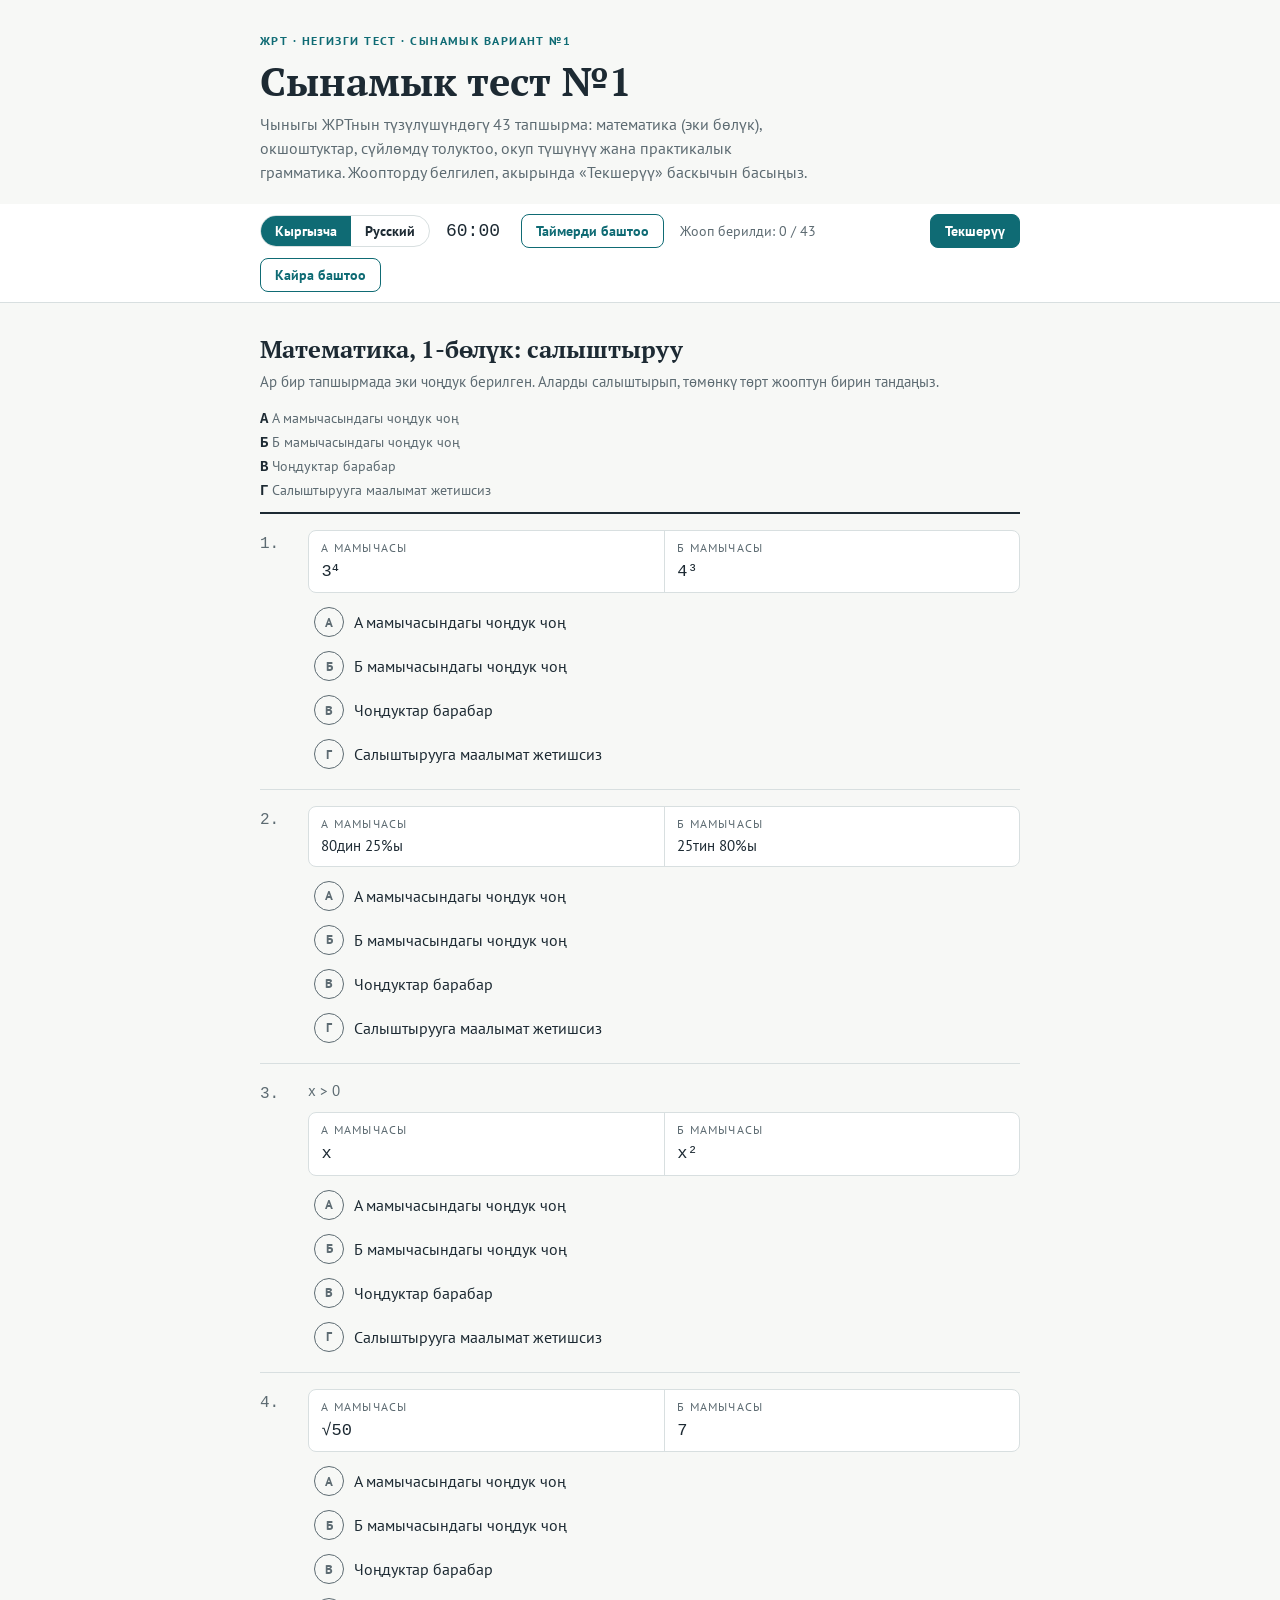
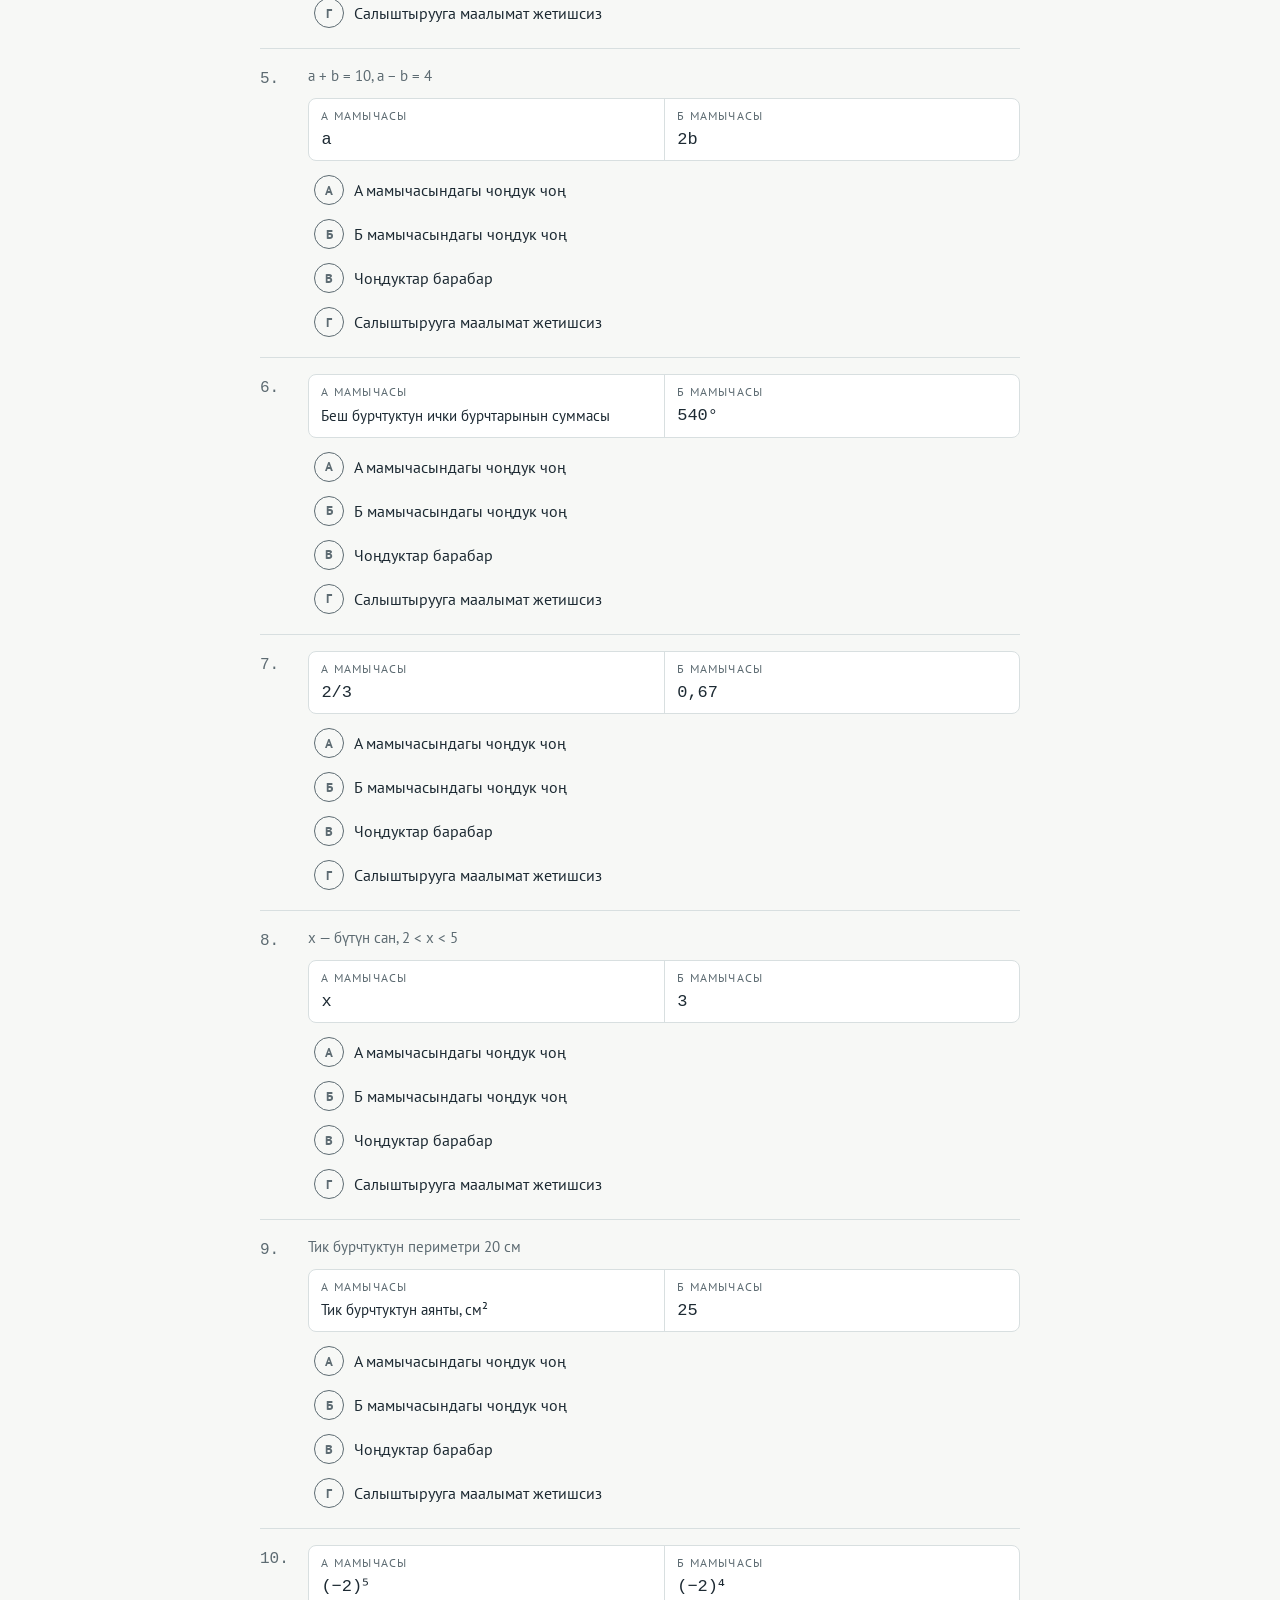
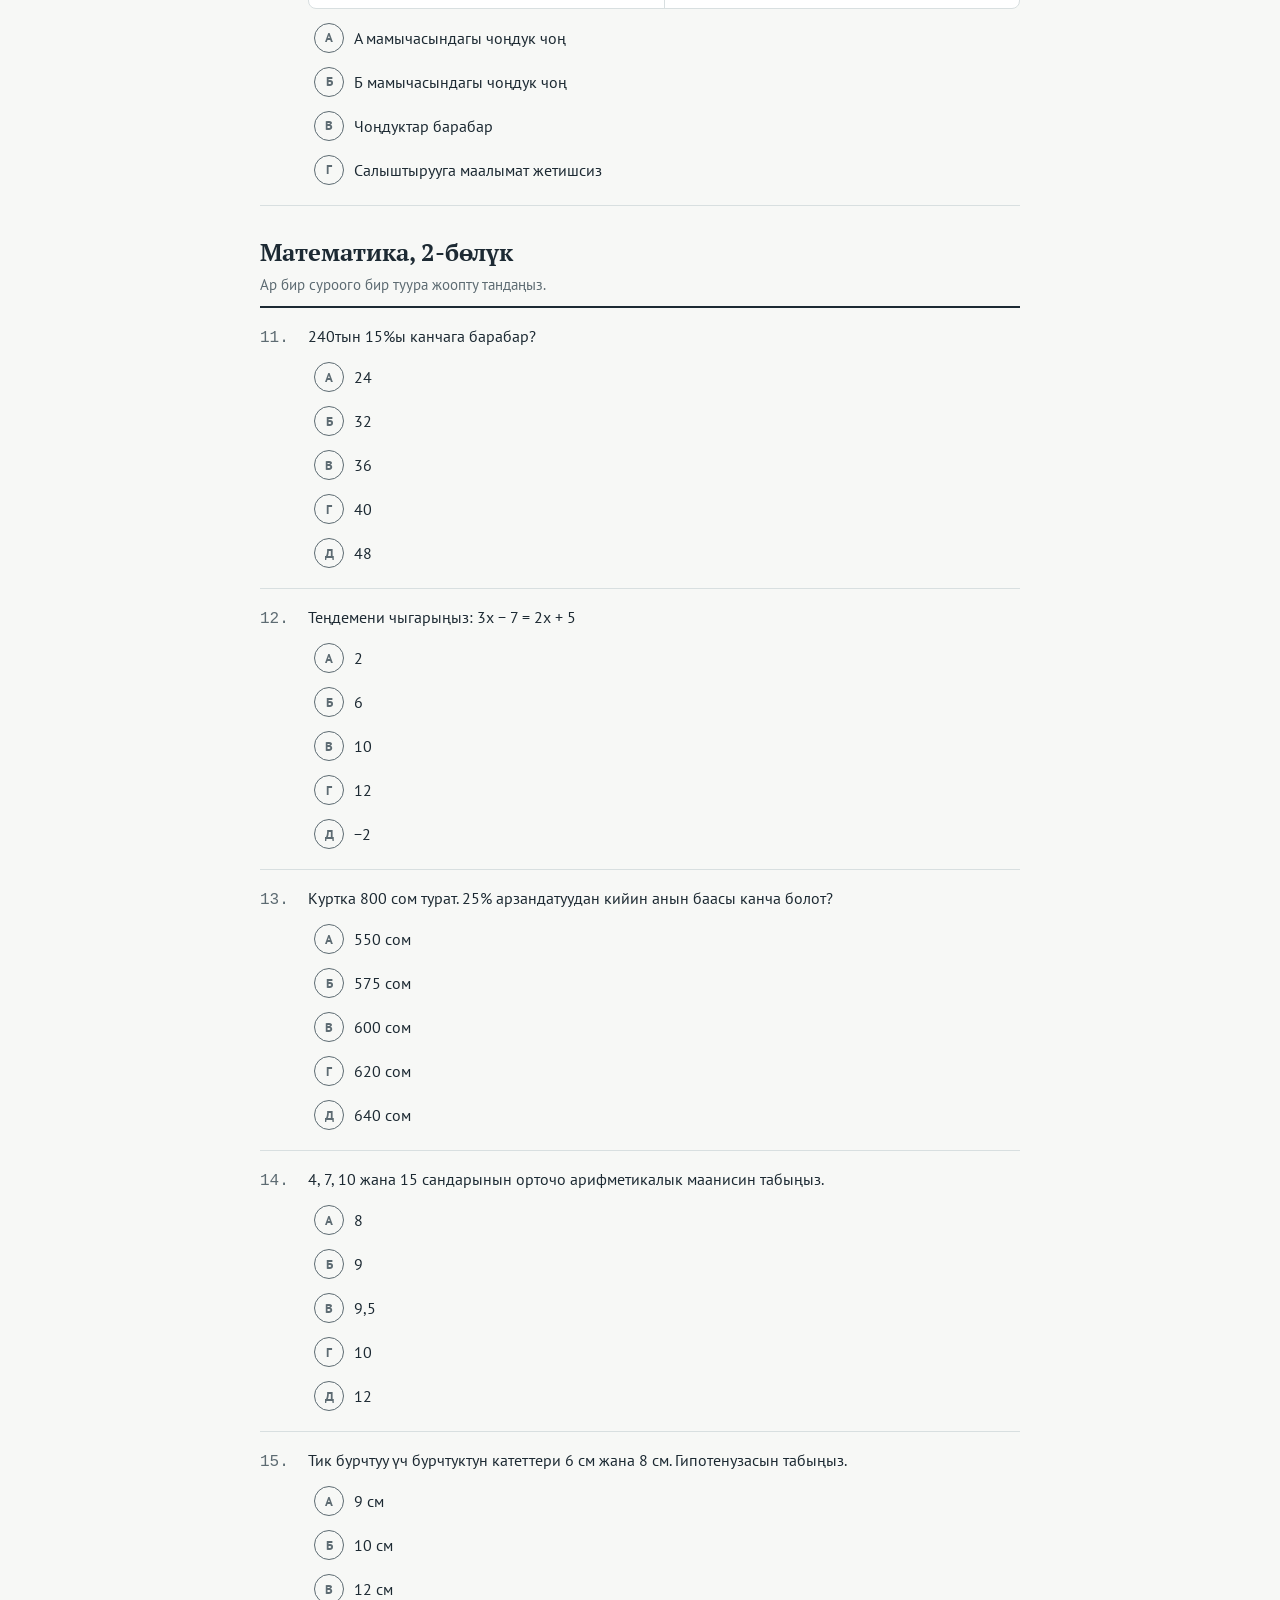
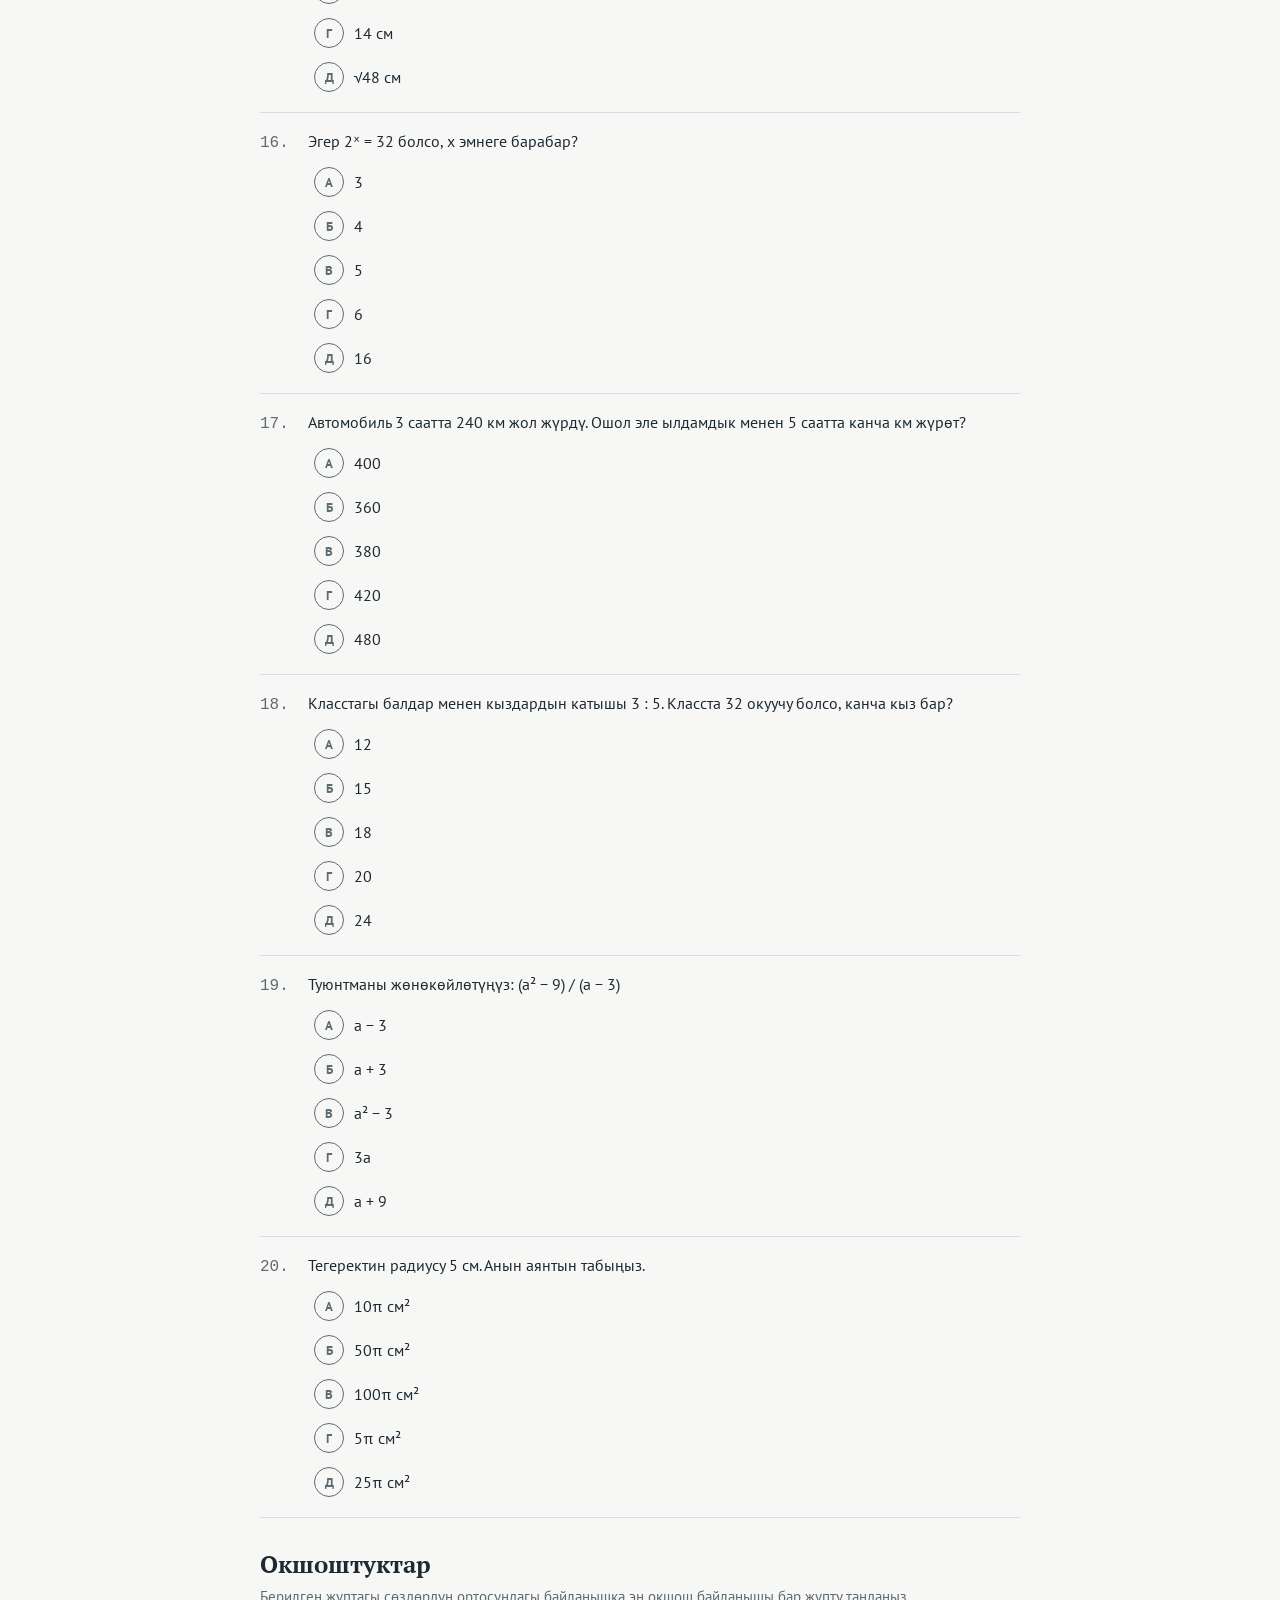
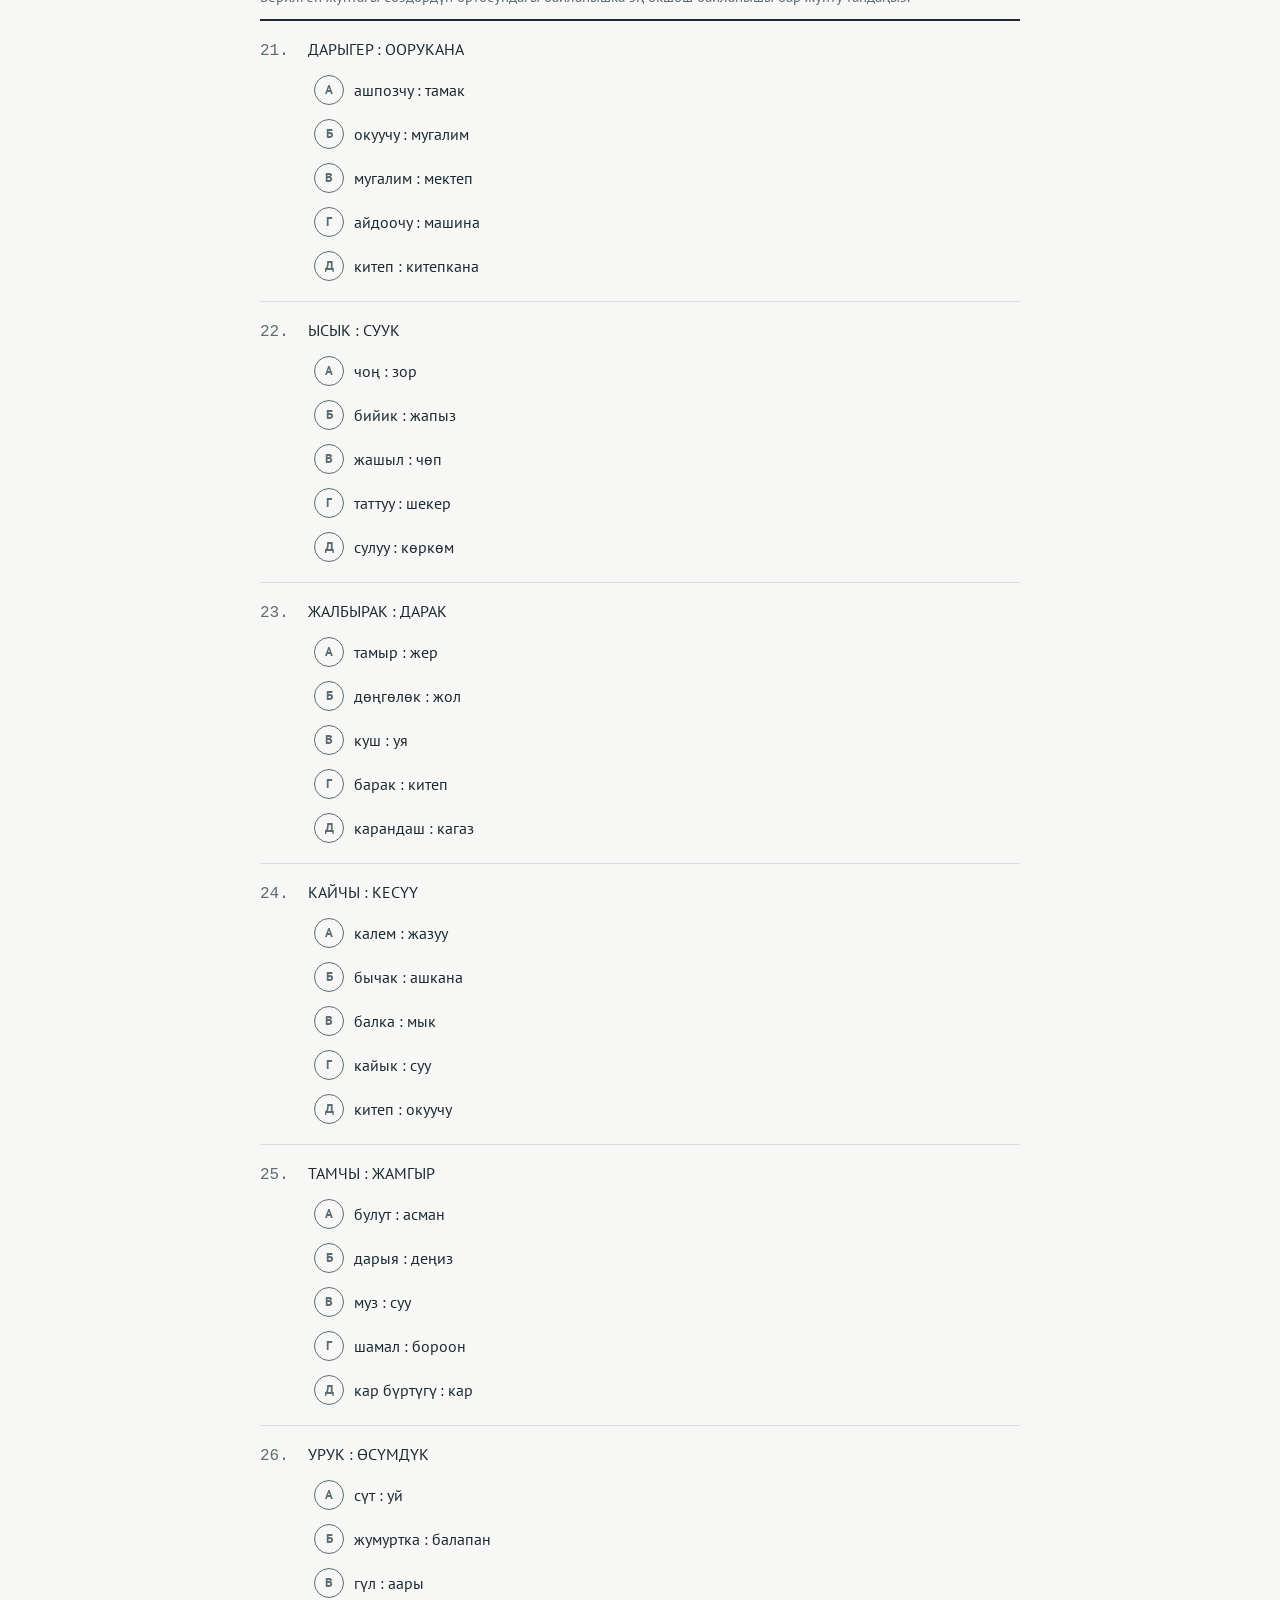
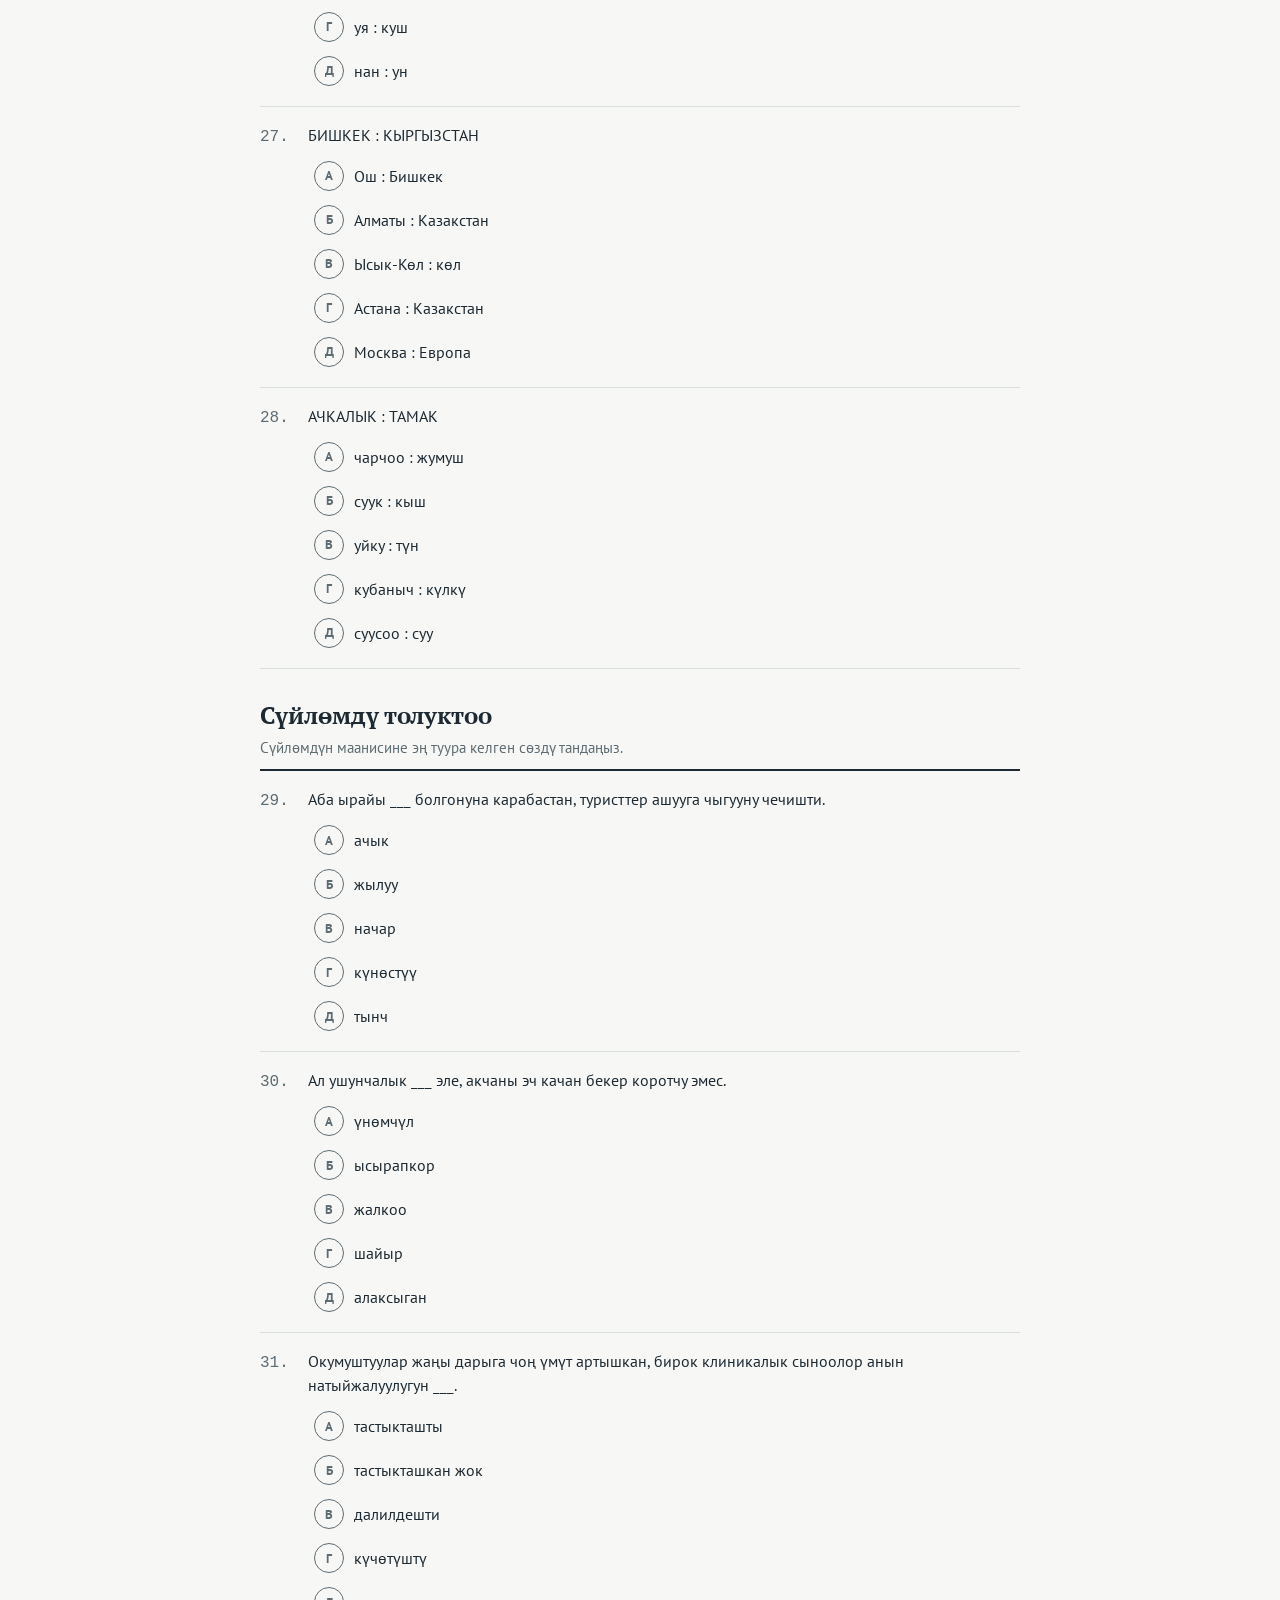
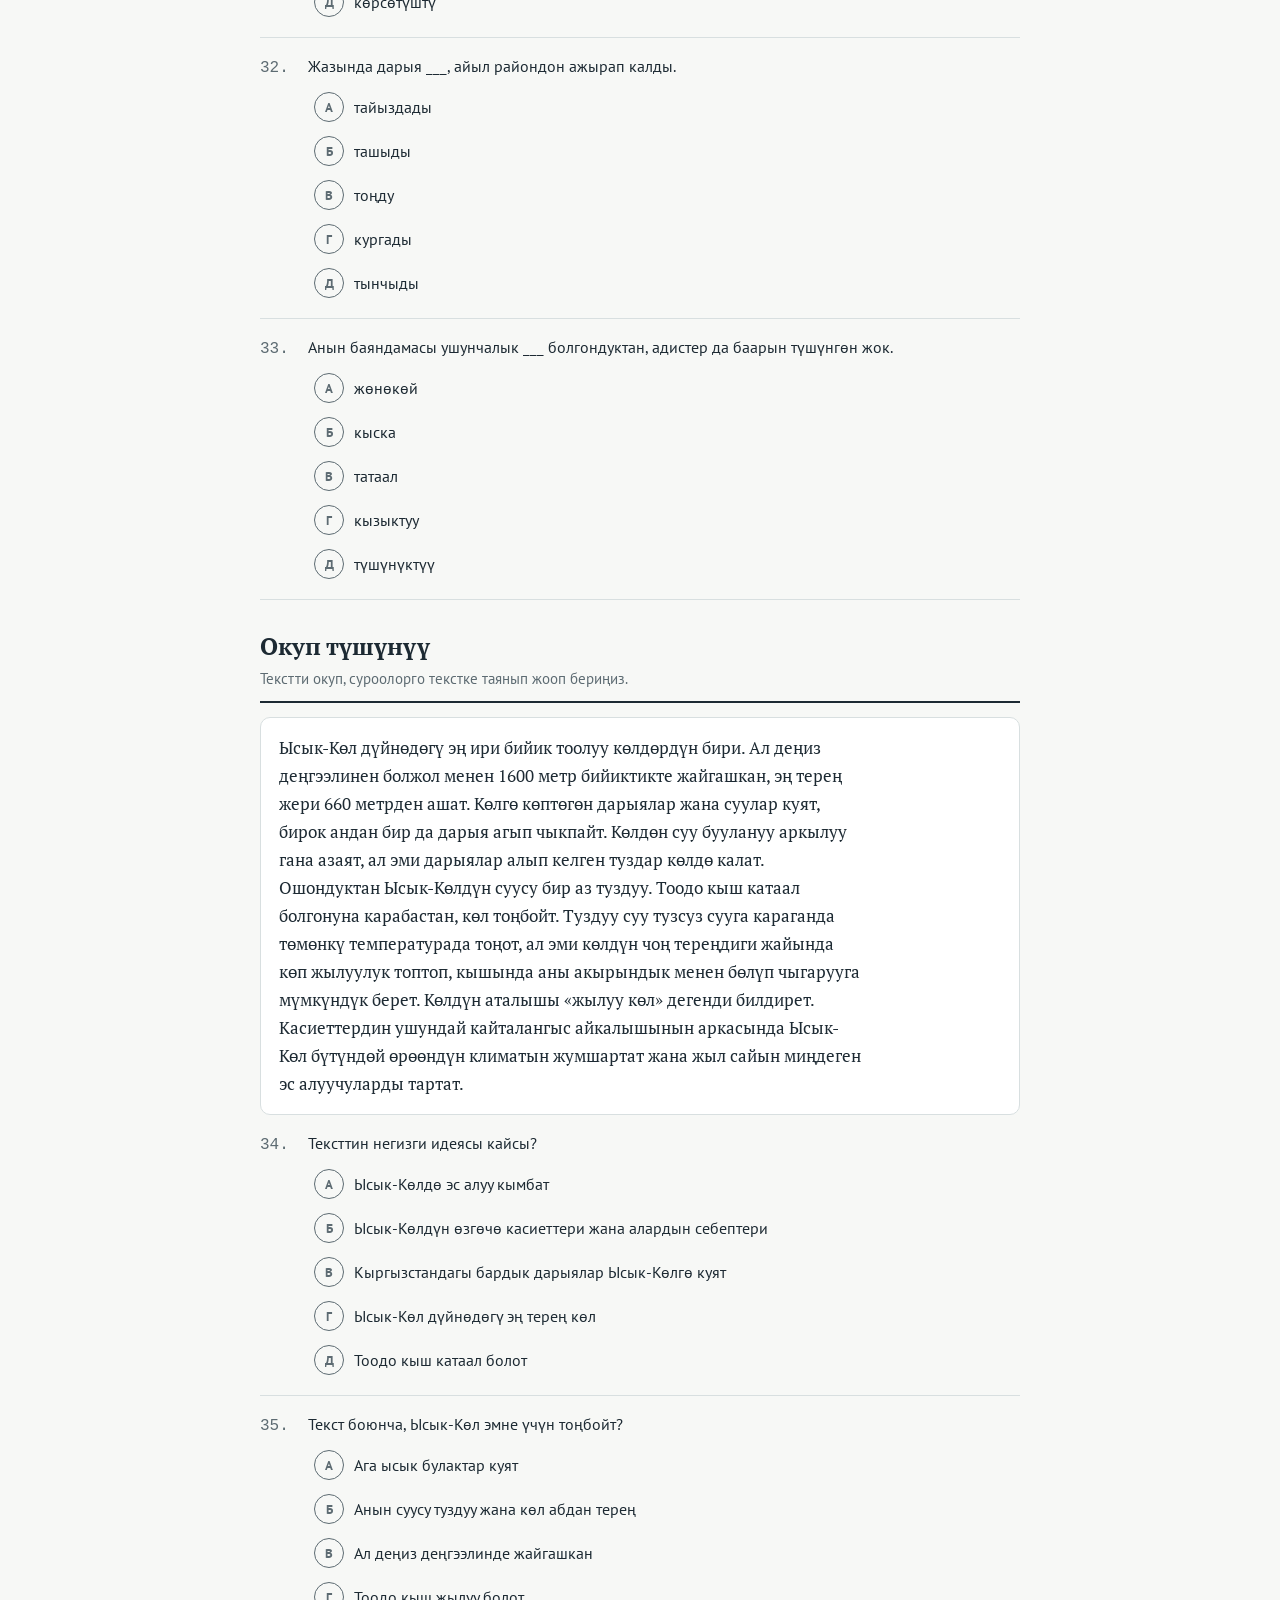
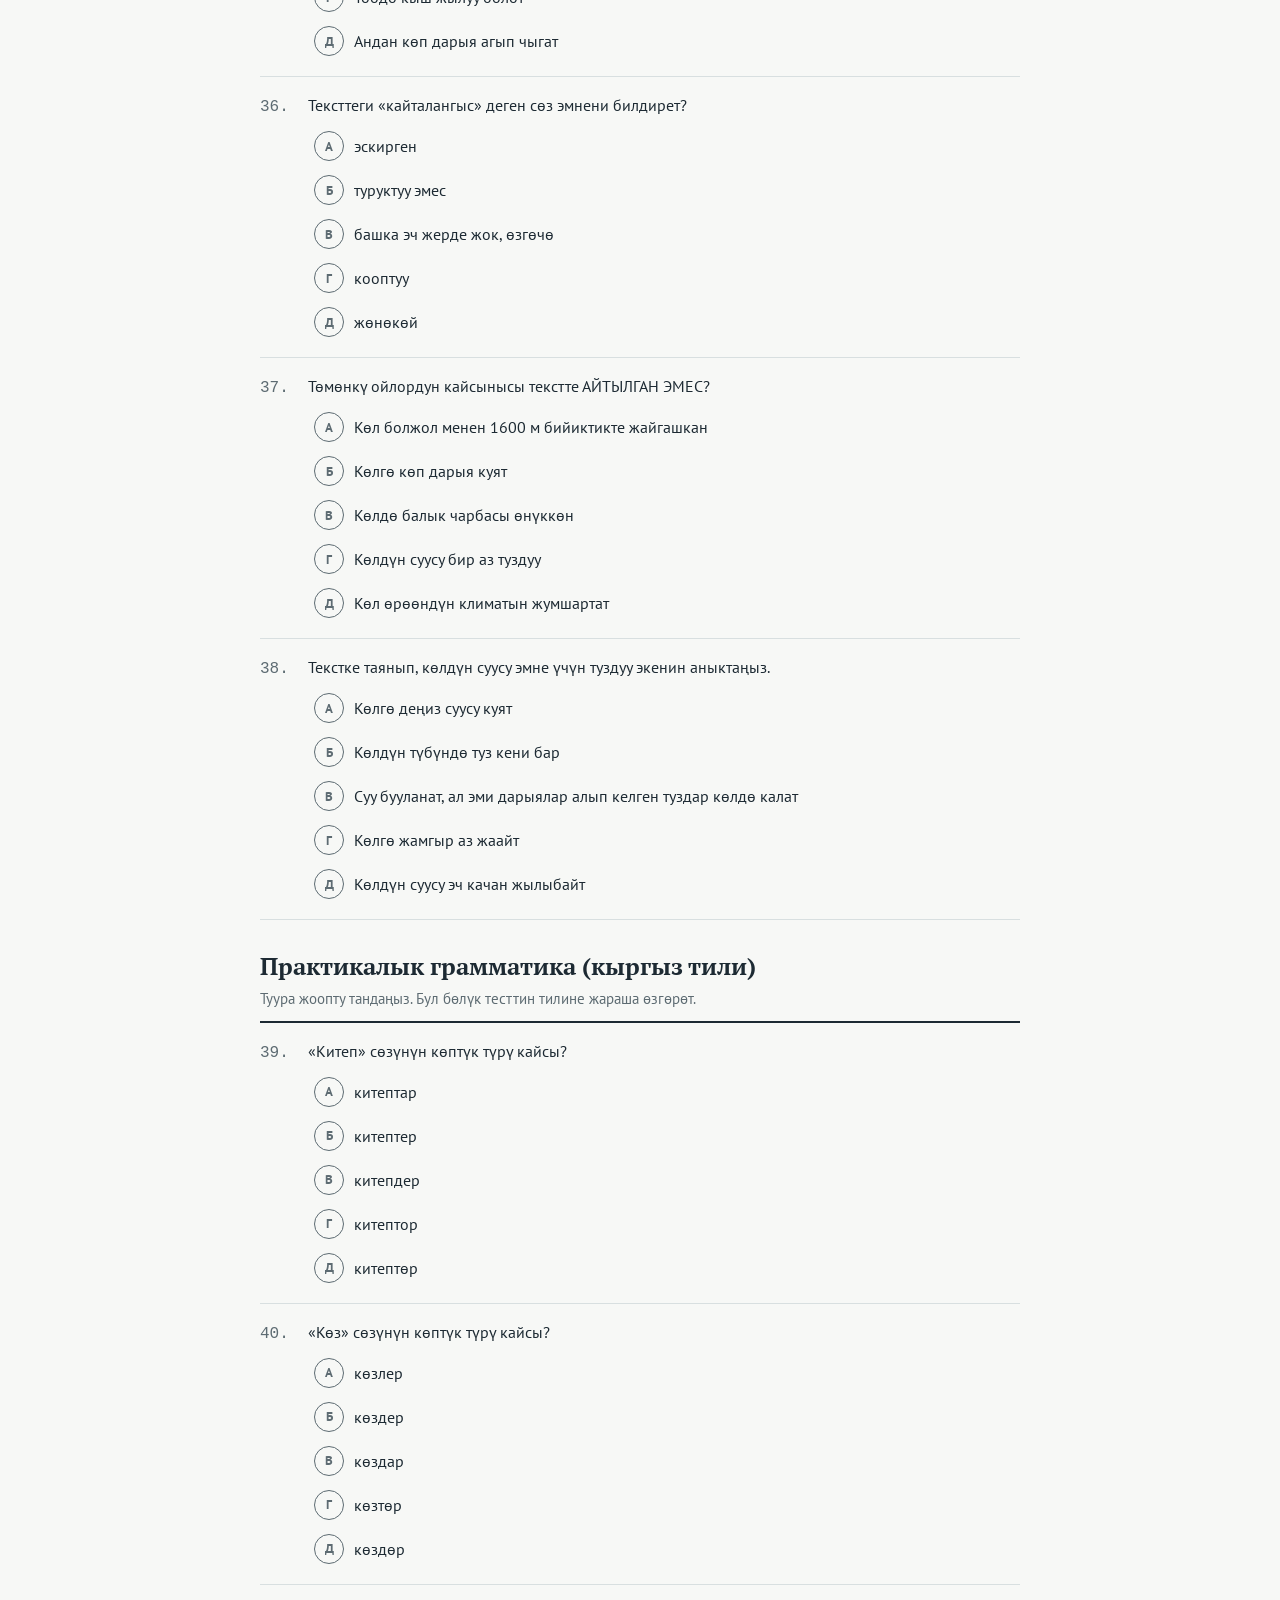
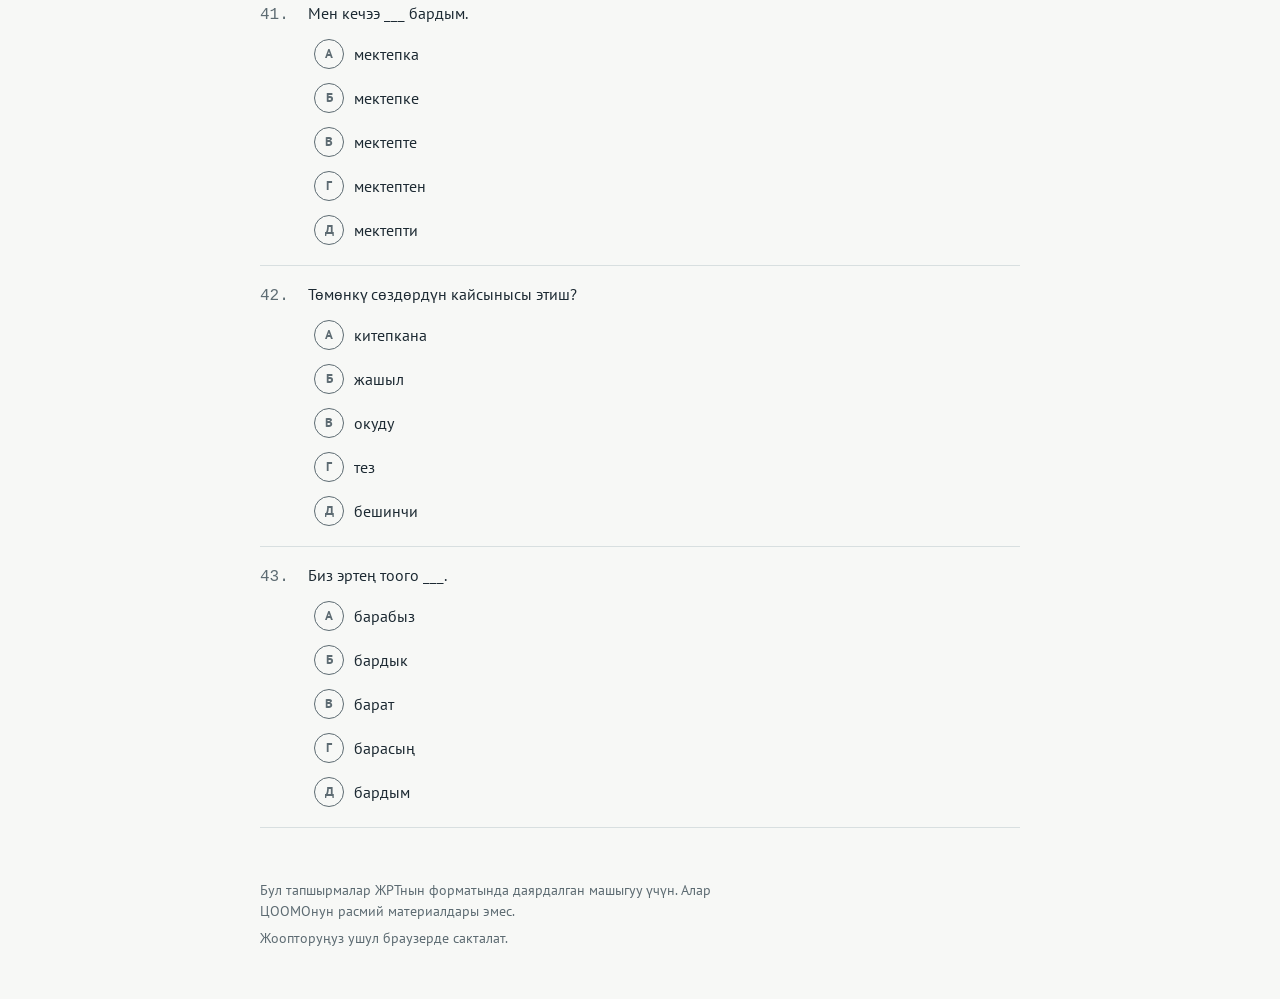
==== mock-test/index.html @ f8295a63 "ORT Tutor with PWA support Co-Authored-By: Claude Opus 5.5 <noreply@anthropic.com>" ====
<!doctype html><html><head><meta charset=utf8><meta name=viewport content="width=device-width,initial-scale=1,viewport-fit=cover"><style>:root{color-scheme:light;box-sizing:border-box;padding-top:env(safe-area-inset-top,0px);padding-bottom:env(safe-area-inset-bottom,0px)}html{scroll-padding-top:env(safe-area-inset-top,0px)}body{margin:0;padding:0;font:14px -apple-system,BlinkMacSystemFont,sans-serif;background:#fff;color:#000}img{max-width:100%}[hidden]:not([hidden=until-found i]){display:none!important}</style></head><body>
<title>ORT Mock Test 1</title>
<meta name="claude:viewport-fit-sides" content="cover">
<link rel="stylesheet" href="https://fonts.googleapis.com/css2?family=PT+Serif:wght@400;700&family=PT+Sans:wght@400;700&family=PT+Mono&display=swap">
<style>
/* Layout: a single answer-sheet column; each question is a row with Cyrillic answer bubbles, a sticky bar carries language, timer and score. */
:root {
  --paper: #f7f8f6;
  --sheet: #ffffff;
  --ink: #1d2a33;
  --muted: #5d6b72;
  --line: #d8dfe0;
  --accent: #0f6b74;
  --accent-soft: #dcefef;
  --good: #23784a;
  --good-soft: #def2e5;
  --bad: #b23a2e;
  --bad-soft: #f8e1dd;
  --f-display: "PT Serif", Georgia, "Times New Roman", serif;
  --f-body: "PT Sans", "Segoe UI", Arial, sans-serif;
  --f-mono: "PT Mono", ui-monospace, Menlo, Consolas, monospace;
}
@media (prefers-color-scheme: dark) { :root:not([data-theme="light"]) {
  --paper: #121a1e; --sheet: #182227; --ink: #e3eaec; --muted: #94a3a9; --line: #2c3a40;
  --accent: #5cc3c9; --accent-soft: #19393c; --good: #6fd29a; --good-soft: #17332a; --bad: #f08b7e; --bad-soft: #3c201d;
  color-scheme: dark } }
:root[data-theme="dark"] {
  --paper: #121a1e; --sheet: #182227; --ink: #e3eaec; --muted: #94a3a9; --line: #2c3a40;
  --accent: #5cc3c9; --accent-soft: #19393c; --good: #6fd29a; --good-soft: #17332a; --bad: #f08b7e; --bad-soft: #3c201d;
  color-scheme: dark }

body { background: var(--paper); color: var(--ink); font-family: var(--f-body); font-size: 16px; line-height: 1.5; }
body::before { content: ""; position: fixed; inset: 0 0 auto; height: env(safe-area-inset-top, 0px); z-index: 10; background: var(--sheet); }
.wrap { max-width: 760px; margin: 0 auto; padding-left: max(16px, env(safe-area-inset-left, 0px)); padding-right: max(16px, env(safe-area-inset-right, 0px)); }

header.top { padding-block: 32px 20px; display: grid; gap: 8px; }
.eyebrow { font-size: 12px; letter-spacing: .12em; text-transform: uppercase; color: var(--accent); font-weight: 700; }
h1 { font-family: var(--f-display); font-size: clamp(28px, 6vw, 40px); line-height: 1.15; margin: 0; text-wrap: balance; }
.lede { color: var(--muted); margin: 0; max-width: 62ch; }

.bar { position: sticky; top: env(safe-area-inset-top, 0px); z-index: 5; background: var(--sheet); border-bottom: 1px solid var(--line); }
.bar .wrap { display: flex; flex-wrap: wrap; align-items: center; gap: 10px 16px; padding-block: 10px; }
.seg { display: inline-flex; border: 1px solid var(--line); border-radius: 999px; overflow: hidden; }
.seg button { border: 0; background: transparent; color: var(--ink); font: 700 14px var(--f-body); padding: 6px 14px; cursor: pointer; }
.seg button[aria-pressed="true"] { background: var(--accent); color: var(--sheet); }
.timer { font-family: var(--f-mono); font-variant-numeric: tabular-nums; font-size: 18px; min-width: 5.5ch; }
.timer.low { color: var(--bad); }
.btn { border: 1px solid var(--accent); background: transparent; color: var(--accent); font: 700 14px var(--f-body); padding: 7px 14px; border-radius: 8px; cursor: pointer; }
.btn.primary { background: var(--accent); color: var(--sheet); }
.btn:focus-visible, .seg button:focus-visible, .bubble input:focus-visible + span { outline: 3px solid var(--accent); outline-offset: 2px; }
.spacer { flex: 1; }
.progress { font-size: 14px; color: var(--muted); font-variant-numeric: tabular-nums; }

.score { margin-block: 20px 0; padding: 16px; background: var(--sheet); border: 1px solid var(--line); border-radius: 10px; display: grid; gap: 10px; }
.score h2 { margin: 0; font-family: var(--f-display); font-size: 22px; }
.score table { border-collapse: collapse; width: 100%; font-variant-numeric: tabular-nums; }
.score td { padding: 4px 0; border-bottom: 1px solid var(--line); }
.score td:last-child { text-align: right; font-family: var(--f-mono); }

section.part { margin-block: 28px; }
.part-head { display: grid; gap: 4px; padding-bottom: 10px; border-bottom: 2px solid var(--ink); }
.part-head h2 { margin: 0; font-family: var(--f-display); font-size: 24px; }
.part-head p { margin: 0; color: var(--muted); font-size: 15px; }
.legend { margin: 10px 0 0; padding: 0; list-style: none; display: grid; gap: 2px; font-size: 14px; color: var(--muted); }
.legend b { color: var(--ink); font-family: var(--f-mono); }

.passage { background: var(--sheet); border: 1px solid var(--line); border-radius: 10px; padding: 16px 18px; margin-top: 14px; font-family: var(--f-display); font-size: 17px; line-height: 1.65; }
.passage p { margin: 0; max-width: 65ch; }

.q { display: grid; grid-template-columns: 2.4em minmax(0, 1fr); gap: 4px 10px; padding-block: 16px; border-bottom: 1px solid var(--line); }
.q .num { font-family: var(--f-mono); color: var(--muted); padding-top: 2px; }
.q .body { min-width: 0; display: grid; gap: 10px; }
.q .stem { margin: 0; }
.cond { font-size: 15px; color: var(--muted); }
.cmp { display: grid; grid-template-columns: 1fr 1fr; border: 1px solid var(--line); border-radius: 8px; overflow: hidden; background: var(--sheet); }
.cmp div { padding: 8px 12px; display: grid; gap: 2px; }
.cmp div + div { border-left: 1px solid var(--line); }
.cmp small { font-size: 12px; letter-spacing: .1em; text-transform: uppercase; color: var(--muted); }
.cmp span { font-family: var(--f-mono); font-size: 17px; }
.cmp span.text { font-family: var(--f-body); font-size: 15px; }
.opts { display: grid; gap: 6px; }
.bubble { display: grid; grid-template-columns: 30px minmax(0, 1fr); align-items: center; gap: 10px; cursor: pointer; padding: 4px 6px; border-radius: 8px; }
.bubble input { position: absolute; opacity: 0; width: 1px; height: 1px; }
.bubble .dot { width: 28px; height: 28px; border-radius: 50%; border: 1.5px solid var(--muted); display: grid; place-items: center; font: 700 13px var(--f-body); color: var(--muted); }
.bubble input:checked + .dot { background: var(--ink); border-color: var(--ink); color: var(--sheet); }
.bubble:hover .dot { border-color: var(--accent); }
.graded .bubble { cursor: default; }
.bubble.right { background: var(--good-soft); }
.bubble.right .dot { border-color: var(--good); color: var(--good); }
.bubble.right input:checked + .dot { background: var(--good); border-color: var(--good); color: var(--sheet); }
.bubble.wrong { background: var(--bad-soft); }
.bubble.wrong input:checked + .dot { background: var(--bad); border-color: var(--bad); }
.why { margin: 0; font-size: 14px; color: var(--muted); border-left: 3px solid var(--line); padding-left: 10px; }
.mark { font-size: 13px; font-weight: 700; }
.mark.ok { color: var(--good); } .mark.no { color: var(--bad); }

footer { padding-block: 24px 48px; color: var(--muted); font-size: 14px; }
footer p { margin: 0 0 6px; max-width: 65ch; }
@media (max-width: 480px) { .cmp { grid-template-columns: 1fr; } .cmp div + div { border-left: 0; border-top: 1px solid var(--line); } }
@media (prefers-reduced-motion: reduce) { * { transition: none !important; } }
</style>

<div class="wrap">
  <header class="top">
    <div class="eyebrow" id="eyebrow"></div>
    <h1 id="title"></h1>
    <p class="lede" id="lede"></p>
  </header>
</div>

<div class="bar">
  <div class="wrap">
    <div class="seg" role="group" aria-label="Language">
      <button type="button" id="lang-ky" data-lang="ky">Кыргызча</button>
      <button type="button" id="lang-ru" data-lang="ru">Русский</button>
    </div>
    <span class="timer" id="timer" aria-live="off">60:00</span>
    <button type="button" class="btn" id="timer-btn"></button>
    <span class="progress" id="progress"></span>
    <span class="spacer"></span>
    <button type="button" class="btn primary" id="check-btn"></button>
    <button type="button" class="btn" id="reset-btn"></button>
  </div>
</div>

<div class="wrap">
  <div class="score" id="score" hidden></div>
  <main id="test"></main>
  <footer>
    <p id="foot1"></p>
    <p id="foot2"></p>
  </footer>
</div>

<script>
const UI = {
  ky: {
    eyebrow: "ЖРТ · Негизги тест · Сынамык вариант №1",
    title: "Сынамык тест №1",
    lede: "Чыныгы ЖРТнын түзүлүшүндөгү 43 тапшырма: математика (эки бөлүк), окшоштуктар, сүйлөмдү толуктоо, окуп түшүнүү жана практикалык грамматика. Жоопторду белгилеп, акырында «Текшерүү» баскычын басыңыз.",
    start: "Таймерди баштоо", pause: "Тыныгуу", check: "Текшерүү", reset: "Кайра баштоо", resetConfirm: "Чын эле тазалайсызбы?",
    progress: (a, n) => `Жооп берилди: ${a} / ${n}`,
    scoreTitle: (s, n) => `Натыйжа: ${s} / ${n}`,
    total: "Жалпы", correct: "Туура", yourWrong: "Туура эмес. Туура жооп:", blank: "Жооп берилген жок. Туура жооп:",
    colA: "А мамычасы", colB: "Б мамычасы", passageLabel: "Текст",
    foot1: "Бул тапшырмалар ЖРТнын форматында даярдалган машыгуу үчүн. Алар ЦООМОнун расмий материалдары эмес.",
    foot2: "Жоопторуңуз ушул браузерде сакталат."
  },
  ru: {
    eyebrow: "ОРТ · Основной тест · Пробный вариант №1",
    title: "Пробный тест №1",
    lede: "43 задания в формате настоящего ОРТ: математика (две части), аналогии, дополнение предложений, чтение и понимание, практическая грамматика. Отмечайте ответы и в конце нажмите «Проверить».",
    start: "Запустить таймер", pause: "Пауза", check: "Проверить", reset: "Начать заново", resetConfirm: "Точно очистить?",
    progress: (a, n) => `Отвечено: ${a} / ${n}`,
    scoreTitle: (s, n) => `Результат: ${s} / ${n}`,
    total: "Всего", correct: "Верно", yourWrong: "Неверно. Правильный ответ:", blank: "Нет ответа. Правильный ответ:",
    colA: "Колонка А", colB: "Колонка Б", passageLabel: "Текст",
    foot1: "Эти задания составлены в формате ОРТ для тренировки. Это не официальные материалы ЦООМО.",
    foot2: "Ваши ответы сохраняются в этом браузере."
  }
};
const LETTERS = ["А", "Б", "В", "Г", "Д"];

const CMP_OPTS = {
  ky: ["А мамычасындагы чоңдук чоң", "Б мамычасындагы чоңдук чоң", "Чоңдуктар барабар", "Салыштырууга маалымат жетишсиз"],
  ru: ["Величина в колонке А больше", "Величина в колонке Б больше", "Величины равны", "Информации недостаточно"]
};

// Each question: id, stem {ky, ru}, options (array shared, or {ky, ru}), answer index, why {ky, ru}.
const SECTIONS = [
  {
    id: "m1", kind: "cmp",
    title: { ky: "Математика, 1-бөлүк: салыштыруу", ru: "Математика, часть 1: сравнение" },
    intro: { ky: "Ар бир тапшырмада эки чоңдук берилген. Аларды салыштырып, төмөнкү төрт жооптун бирин тандаңыз.", ru: "В каждом задании даны две величины. Сравните их и выберите один из четырёх ответов." },
    items: [
      { id: "m1-1", a: "3⁴", b: "4³", ans: 0, why: { ky: "3⁴ = 81, 4³ = 64.", ru: "3⁴ = 81, 4³ = 64." } },
      { id: "m1-2", a: { ky: "80дин 25%ы", ru: "25% от 80" }, b: { ky: "25тин 80%ы", ru: "80% от 25" }, ans: 2, why: { ky: "0,25 · 80 = 20 жана 0,8 · 25 = 20.", ru: "0,25 · 80 = 20 и 0,8 · 25 = 20." } },
      { id: "m1-3", cond: "x > 0", a: "x", b: "x²", ans: 3, why: { ky: "x = 2 болсо x² чоң, x = 0,5 болсо x чоң, x = 1 болсо барабар.", ru: "При x = 2 больше x², при x = 0,5 больше x, при x = 1 они равны." } },
      { id: "m1-4", a: "√50", b: "7", ans: 0, why: { ky: "7 = √49, ал эми √50 > √49.", ru: "7 = √49, а √50 > √49." } },
      { id: "m1-5", cond: "a + b = 10,  a − b = 4", a: "a", b: "2b", ans: 0, why: { ky: "Теңдемелерди кошсок 2a = 14, a = 7, b = 3, 2b = 6.", ru: "Сложив уравнения, 2a = 14, a = 7, b = 3, 2b = 6." } },
      { id: "m1-6", a: { ky: "Беш бурчтуктун ички бурчтарынын суммасы", ru: "Сумма внутренних углов пятиугольника" }, b: "540°", ans: 2, why: { ky: "180° · (5 − 2) = 540°.", ru: "180° · (5 − 2) = 540°." } },
      { id: "m1-7", a: "2/3", b: "0,67", ans: 1, why: { ky: "2/3 = 0,666…, бул 0,67ден кичине.", ru: "2/3 = 0,666…, это меньше 0,67." } },
      { id: "m1-8", cond: { ky: "x — бүтүн сан, 2 < x < 5", ru: "x — целое число, 2 < x < 5" }, a: "x", b: "3", ans: 3, why: { ky: "x = 3 же x = 4 болушу мүмкүн.", ru: "x может быть 3 или 4." } },
      { id: "m1-9", cond: { ky: "Тик бурчтуктун периметри 20 см", ru: "Периметр прямоугольника равен 20 см" }, a: { ky: "Тик бурчтуктун аянты, см²", ru: "Площадь прямоугольника, см²" }, b: "25", ans: 3, why: { ky: "5 × 5 болсо аянт 25ке барабар, 4 × 6 болсо 24. Аянт 25тен ашпайт, бирок барабар да, кичине да болушу мүмкүн.", ru: "При 5 × 5 площадь равна 25, при 4 × 6 она равна 24. Больше 25 не бывает, но может быть и равна, и меньше." } },
      { id: "m1-10", a: "(−2)⁵", b: "(−2)⁴", ans: 1, why: { ky: "(−2)⁵ = −32, (−2)⁴ = 16.", ru: "(−2)⁵ = −32, (−2)⁴ = 16." } }
    ]
  },
  {
    id: "m2", kind: "mc",
    title: { ky: "Математика, 2-бөлүк", ru: "Математика, часть 2" },
    intro: { ky: "Ар бир суроого бир туура жоопту тандаңыз.", ru: "Выберите один правильный ответ на каждый вопрос." },
    items: [
      { id: "m2-1", stem: { ky: "240тын 15%ы канчага барабар?", ru: "Чему равно 15% от 240?" }, opts: ["24", "32", "36", "40", "48"], ans: 2, why: { ky: "240 · 0,15 = 36.", ru: "240 · 0,15 = 36." } },
      { id: "m2-2", stem: { ky: "Теңдемени чыгарыңыз: 3x − 7 = 2x + 5", ru: "Решите уравнение: 3x − 7 = 2x + 5" }, opts: ["2", "6", "10", "12", "−2"], ans: 3, why: { ky: "3x − 2x = 5 + 7, x = 12.", ru: "3x − 2x = 5 + 7, x = 12." } },
      { id: "m2-3", stem: { ky: "Куртка 800 сом турат. 25% арзандатуудан кийин анын баасы канча болот?", ru: "Куртка стоит 800 сомов. Сколько она будет стоить после скидки 25%?" }, opts: ["550 сом", "575 сом", "600 сом", "620 сом", "640 сом"], ans: 2, why: { ky: "800 · 0,75 = 600.", ru: "800 · 0,75 = 600." } },
      { id: "m2-4", stem: { ky: "4, 7, 10 жана 15 сандарынын орточо арифметикалык маанисин табыңыз.", ru: "Найдите среднее арифметическое чисел 4, 7, 10 и 15." }, opts: ["8", "9", "9,5", "10", "12"], ans: 1, why: { ky: "(4 + 7 + 10 + 15) : 4 = 36 : 4 = 9.", ru: "(4 + 7 + 10 + 15) : 4 = 36 : 4 = 9." } },
      { id: "m2-5", stem: { ky: "Тик бурчтуу үч бурчтуктун катеттери 6 см жана 8 см. Гипотенузасын табыңыз.", ru: "Катеты прямоугольного треугольника равны 6 см и 8 см. Найдите гипотенузу." }, opts: ["9 см", "10 см", "12 см", "14 см", "√48 см"], ans: 1, why: { ky: "√(36 + 64) = √100 = 10.", ru: "√(36 + 64) = √100 = 10." } },
      { id: "m2-6", stem: { ky: "Эгер 2ˣ = 32 болсо, x эмнеге барабар?", ru: "Если 2ˣ = 32, чему равен x?" }, opts: ["3", "4", "5", "6", "16"], ans: 2, why: { ky: "2⁵ = 32.", ru: "2⁵ = 32." } },
      { id: "m2-7", stem: { ky: "Автомобиль 3 саатта 240 км жол жүрдү. Ошол эле ылдамдык менен 5 саатта канча км жүрөт?", ru: "Автомобиль проехал 240 км за 3 часа. Сколько километров он проедет за 5 часов с той же скоростью?" }, opts: ["400", "360", "380", "420", "480"], ans: 0, why: { ky: "Ылдамдык 240 : 3 = 80 км/саат, 80 · 5 = 400.", ru: "Скорость 240 : 3 = 80 км/ч, 80 · 5 = 400." } },
      { id: "m2-8", stem: { ky: "Класстагы балдар менен кыздардын катышы 3 : 5. Класста 32 окуучу болсо, канча кыз бар?", ru: "Мальчики и девочки в классе относятся как 3 : 5. Сколько девочек, если в классе 32 ученика?" }, opts: ["12", "15", "18", "20", "24"], ans: 3, why: { ky: "Бир бөлүк 32 : 8 = 4, кыздар 5 · 4 = 20.", ru: "Одна часть 32 : 8 = 4, девочек 5 · 4 = 20." } },
      { id: "m2-9", stem: { ky: "Туюнтманы жөнөкөйлөтүңүз: (a² − 9) / (a − 3)", ru: "Упростите выражение: (a² − 9) / (a − 3)" }, opts: ["a − 3", "a + 3", "a² − 3", "3a", "a + 9"], ans: 1, why: { ky: "a² − 9 = (a − 3)(a + 3).", ru: "a² − 9 = (a − 3)(a + 3)." } },
      { id: "m2-10", stem: { ky: "Тегеректин радиусу 5 см. Анын аянтын табыңыз.", ru: "Радиус круга равен 5 см. Найдите его площадь." }, opts: ["10π см²", "50π см²", "100π см²", "5π см²", "25π см²"], ans: 4, why: { ky: "S = πr² = 25π.", ru: "S = πr² = 25π." } }
    ]
  },
  {
    id: "an", kind: "mc",
    title: { ky: "Окшоштуктар", ru: "Аналогии" },
    intro: { ky: "Берилген жуптагы сөздөрдүн ортосундагы байланышка эң окшош байланышы бар жупту тандаңыз.", ru: "Выберите пару слов, связь между которыми больше всего похожа на связь в исходной паре." },
    items: [
      { id: "an-1", stem: { ky: "ДАРЫГЕР : ООРУКАНА", ru: "ВРАЧ : БОЛЬНИЦА" }, opts: { ky: ["ашпозчу : тамак", "окуучу : мугалим", "мугалим : мектеп", "айдоочу : машина", "китеп : китепкана"], ru: ["повар : еда", "ученик : учитель", "учитель : школа", "водитель : машина", "книга : библиотека"] }, ans: 2, why: { ky: "Адис жана анын иштеген жери.", ru: "Специалист и место, где он работает." } },
      { id: "an-2", stem: { ky: "ЫСЫК : СУУК", ru: "ЖАРКИЙ : ХОЛОДНЫЙ" }, opts: { ky: ["чоң : зор", "бийик : жапыз", "жашыл : чөп", "таттуу : шекер", "сулуу : көркөм"], ru: ["большой : огромный", "высокий : низкий", "зелёный : трава", "сладкий : сахар", "красивый : прекрасный"] }, ans: 1, why: { ky: "Карама-каршы маанидеги сын атоочтор.", ru: "Прилагательные с противоположным значением." } },
      { id: "an-3", stem: { ky: "ЖАЛБЫРАК : ДАРАК", ru: "ЛИСТ : ДЕРЕВО" }, opts: { ky: ["тамыр : жер", "дөңгөлөк : жол", "куш : уя", "барак : китеп", "карандаш : кагаз"], ru: ["корень : земля", "колесо : дорога", "птица : гнездо", "страница : книга", "карандаш : бумага"] }, ans: 3, why: { ky: "Бөлүк жана бүтүн.", ru: "Часть и целое." } },
      { id: "an-4", stem: { ky: "КАЙЧЫ : КЕСҮҮ", ru: "НОЖНИЦЫ : РЕЗАТЬ" }, opts: { ky: ["калем : жазуу", "бычак : ашкана", "балка : мык", "кайык : суу", "китеп : окуучу"], ru: ["ручка : писать", "нож : кухня", "молоток : гвоздь", "лодка : вода", "книга : ученик"] }, ans: 0, why: { ky: "Курал жана ал аткарган иш-аракет.", ru: "Инструмент и действие, которое им выполняют." } },
      { id: "an-5", stem: { ky: "ТАМЧЫ : ЖАМГЫР", ru: "КАПЛЯ : ДОЖДЬ" }, opts: { ky: ["булут : асман", "дарыя : деңиз", "муз : суу", "шамал : бороон", "кар бүртүгү : кар"], ru: ["облако : небо", "река : море", "лёд : вода", "ветер : буря", "снежинка : снег"] }, ans: 4, why: { ky: "Бир бирдик жана алардан турган жалпы көрүнүш.", ru: "Отдельная единица и явление, которое из таких единиц состоит." } },
      { id: "an-6", stem: { ky: "УРУК : ӨСҮМДҮК", ru: "СЕМЯ : РАСТЕНИЕ" }, opts: { ky: ["сүт : уй", "жумуртка : балапан", "гүл : аары", "уя : куш", "нан : ун"], ru: ["молоко : корова", "яйцо : птенец", "цветок : пчела", "гнездо : птица", "хлеб : мука"] }, ans: 1, why: { ky: "Мурунку баскыч жана андан пайда болгон тирүү жандык.", ru: "Начальная стадия и живое существо, которое из неё развивается." } },
      { id: "an-7", stem: { ky: "БИШКЕК : КЫРГЫЗСТАН", ru: "БИШКЕК : КЫРГЫЗСТАН" }, opts: { ky: ["Ош : Бишкек", "Алматы : Казакстан", "Ысык-Көл : көл", "Астана : Казакстан", "Москва : Европа"], ru: ["Ош : Бишкек", "Алматы : Казахстан", "Иссык-Куль : озеро", "Астана : Казахстан", "Москва : Европа"] }, ans: 3, why: { ky: "Борбор шаар жана мамлекет. Алматы Казакстандын борбору эмес.", ru: "Столица и государство. Алматы не столица Казахстана." } },
      { id: "an-8", stem: { ky: "АЧКАЛЫК : ТАМАК", ru: "ГОЛОД : ЕДА" }, opts: { ky: ["чарчоо : жумуш", "суук : кыш", "уйку : түн", "кубаныч : күлкү", "суусоо : суу"], ru: ["усталость : работа", "холод : зима", "сон : ночь", "радость : смех", "жажда : вода"] }, ans: 4, why: { ky: "Муктаждык жана аны канааттандыруучу нерсе.", ru: "Потребность и то, что её утоляет." } }
    ]
  },
  {
    id: "sc", kind: "mc",
    title: { ky: "Сүйлөмдү толуктоо", ru: "Дополнение предложений" },
    intro: { ky: "Сүйлөмдүн маанисине эң туура келген сөздү тандаңыз.", ru: "Выберите слово, которое лучше всего подходит по смыслу предложения." },
    items: [
      { id: "sc-1", stem: { ky: "Аба ырайы ___ болгонуна карабастан, туристтер ашууга чыгууну чечишти.", ru: "Несмотря на ___ погоду, туристы решили подняться на перевал." }, opts: { ky: ["ачык", "жылуу", "начар", "күнөстүү", "тынч"], ru: ["ясную", "тёплую", "ненастную", "солнечную", "тихую"] }, ans: 2, why: { ky: "«Карабастан» тоскоолдукту билдирет, ошондуктан жаман аба ырайы керек.", ru: "«Несмотря на» указывает на препятствие, значит, погода была плохой." } },
      { id: "sc-2", stem: { ky: "Ал ушунчалык ___ эле, акчаны эч качан бекер коротчу эмес.", ru: "Он был так ___, что никогда не тратил деньги зря." }, opts: { ky: ["үнөмчүл", "ысырапкор", "жалкоо", "шайыр", "алаксыган"], ru: ["бережлив", "расточителен", "ленив", "весел", "рассеян"] }, ans: 0, why: { ky: "Акчаны бекер коротпогон киши үнөмчүл.", ru: "Тот, кто не тратит деньги зря, бережлив." } },
      { id: "sc-3", stem: { ky: "Окумуштуулар жаңы дарыга чоң үмүт артышкан, бирок клиникалык сыноолор анын натыйжалуулугун ___.", ru: "Учёные возлагали большие надежды на новое лекарство, однако клинические испытания ___ его эффективность." }, opts: { ky: ["тастыкташты", "тастыкташкан жок", "далилдешти", "күчөтүштү", "көрсөтүштү"], ru: ["подтвердили", "не подтвердили", "доказали", "усилили", "показали"] }, ans: 1, why: { ky: "«Бирок» үмүткө карама-каршы натыйжаны көрсөтөт.", ru: "«Однако» указывает на результат, противоположный надеждам." } },
      { id: "sc-4", stem: { ky: "Жазында дарыя ___, айыл райондон ажырап калды.", ru: "Весной река ___, и деревня оказалась отрезанной от района." }, opts: { ky: ["тайыздады", "ташыды", "тоңду", "кургады", "тынчыды"], ru: ["обмелела", "разлилась", "замёрзла", "высохла", "успокоилась"] }, ans: 1, why: { ky: "Айылды суу ташкыны гана ажыратып коё алат.", ru: "Отрезать деревню могло только половодье." } },
      { id: "sc-5", stem: { ky: "Анын баяндамасы ушунчалык ___ болгондуктан, адистер да баарын түшүнгөн жок.", ru: "Его доклад был настолько ___, что даже специалисты не всё поняли." }, opts: { ky: ["жөнөкөй", "кыска", "татаал", "кызыктуу", "түшүнүктүү"], ru: ["простым", "коротким", "сложным", "интересным", "понятным"] }, ans: 2, why: { ky: "Адистер да түшүнбөсө, баяндама татаал болгон.", ru: "Если даже специалисты не поняли, доклад был сложным." } }
    ]
  },
  {
    id: "rd", kind: "mc",
    title: { ky: "Окуп түшүнүү", ru: "Чтение и понимание" },
    intro: { ky: "Текстти окуп, суроолорго текстке таянып жооп бериңиз.", ru: "Прочитайте текст и ответьте на вопросы, опираясь на него." },
    passage: {
      ky: "Ысык-Көл дүйнөдөгү эң ири бийик тоолуу көлдөрдүн бири. Ал деңиз деңгээлинен болжол менен 1600 метр бийиктикте жайгашкан, эң терең жери 660 метрден ашат. Көлгө көптөгөн дарыялар жана суулар куят, бирок андан бир да дарыя агып чыкпайт. Көлдөн суу буулануу аркылуу гана азаят, ал эми дарыялар алып келген туздар көлдө калат. Ошондуктан Ысык-Көлдүн суусу бир аз туздуу. Тоодо кыш катаал болгонуна карабастан, көл тоңбойт. Туздуу суу тузсуз сууга караганда төмөнкү температурада тоңот, ал эми көлдүн чоң тереңдиги жайында көп жылуулук топтоп, кышында аны акырындык менен бөлүп чыгарууга мүмкүндүк берет. Көлдүн аталышы «жылуу көл» дегенди билдирет. Касиеттердин ушундай кайталангыс айкалышынын аркасында Ысык-Көл бүтүндөй өрөөндүн климатын жумшартат жана жыл сайын миңдеген эс алуучуларды тартат.",
      ru: "Иссык-Куль — одно из крупнейших высокогорных озёр мира. Оно лежит на высоте около 1600 метров над уровнем моря, а его наибольшая глубина превышает 660 метров. В озеро впадает множество рек и ручьёв, но ни одна река из него не вытекает. Вода уходит из озера только путём испарения, а соли, принесённые реками, остаются. Поэтому вода в Иссык-Куле слегка солёная. Несмотря на суровые зимы в горах, озеро не замерзает. Солёная вода замерзает при более низкой температуре, чем пресная, а огромная глубина позволяет озеру накапливать летом много тепла и медленно отдавать его зимой. Название озера в переводе с кыргызского означает «тёплое озеро». Благодаря этому уникальному сочетанию свойств Иссык-Куль смягчает климат всей котловины и ежегодно привлекает тысячи отдыхающих."
    },
    items: [
      { id: "rd-1", stem: { ky: "Тексттин негизги идеясы кайсы?", ru: "Какова основная мысль текста?" }, opts: { ky: ["Ысык-Көлдө эс алуу кымбат", "Ысык-Көлдүн өзгөчө касиеттери жана алардын себептери", "Кыргызстандагы бардык дарыялар Ысык-Көлгө куят", "Ысык-Көл дүйнөдөгү эң терең көл", "Тоодо кыш катаал болот"], ru: ["Отдых на Иссык-Куле дорогой", "Особые свойства Иссык-Куля и их причины", "Все реки Кыргызстана впадают в Иссык-Куль", "Иссык-Куль — самое глубокое озеро мира", "В горах суровые зимы"] }, ans: 1, why: { ky: "Текст көлдүн туздуулугун, тоңбогонун жана анын себептерин түшүндүрөт.", ru: "Текст объясняет солёность озера, то, что оно не замерзает, и причины этого." } },
      { id: "rd-2", stem: { ky: "Текст боюнча, Ысык-Көл эмне үчүн тоңбойт?", ru: "Почему, согласно тексту, Иссык-Куль не замерзает?" }, opts: { ky: ["Ага ысык булактар куят", "Анын суусу туздуу жана көл абдан терең", "Ал деңиз деңгээлинде жайгашкан", "Тоодо кыш жылуу болот", "Андан көп дарыя агып чыгат"], ru: ["В него впадают горячие источники", "Его вода солёная, и озеро очень глубокое", "Оно находится на уровне моря", "Зимы в горах тёплые", "Из него вытекает много рек"] }, ans: 1, why: { ky: "Текстте эки себеп айтылат: туздуу суу жана чоң тереңдик.", ru: "В тексте названы две причины: солёная вода и большая глубина." } },
      { id: "rd-3", stem: { ky: "Тексттеги «кайталангыс» деген сөз эмнени билдирет?", ru: "Что означает слово «уникальный» в тексте?" }, opts: { ky: ["эскирген", "туруктуу эмес", "башка эч жерде жок, өзгөчө", "кооптуу", "жөнөкөй"], ru: ["устаревший", "непостоянный", "единственный в своём роде", "опасный", "обычный"] }, ans: 2, why: { ky: "Кайталангыс = башка жерде кездешпеген.", ru: "Уникальный — такой, которому нет подобных." } },
      { id: "rd-4", stem: { ky: "Төмөнкү ойлордун кайсынысы текстте АЙТЫЛГАН ЭМЕС?", ru: "Какое из утверждений в тексте НЕ упоминается?" }, opts: { ky: ["Көл болжол менен 1600 м бийиктикте жайгашкан", "Көлгө көп дарыя куят", "Көлдө балык чарбасы өнүккөн", "Көлдүн суусу бир аз туздуу", "Көл өрөөндүн климатын жумшартат"], ru: ["Озеро находится на высоте около 1600 м", "В озеро впадает много рек", "На озере развито рыбное хозяйство", "Вода в озере слегка солёная", "Озеро смягчает климат котловины"] }, ans: 2, why: { ky: "Балык чарбасы жөнүндө текстте эч нерсе жок.", ru: "О рыбном хозяйстве в тексте ничего не сказано." } },
      { id: "rd-5", stem: { ky: "Текстке таянып, көлдүн суусу эмне үчүн туздуу экенин аныктаңыз.", ru: "Почему, исходя из текста, вода в озере солёная?" }, opts: { ky: ["Көлгө деңиз суусу куят", "Көлдүн түбүндө туз кени бар", "Суу бууланат, ал эми дарыялар алып келген туздар көлдө калат", "Көлгө жамгыр аз жаайт", "Көлдүн суусу эч качан жылыбайт"], ru: ["В озеро поступает морская вода", "На дне озера есть залежи соли", "Вода испаряется, а принесённые реками соли остаются в озере", "Над озером выпадает мало дождей", "Вода в озере никогда не прогревается"] }, ans: 2, why: { ky: "Агып чыгуучу дарыя жок, ошондуктан туз чогулат.", ru: "Вытекающих рек нет, поэтому соли накапливаются." } }
    ]
  },
  {
    id: "gr", kind: "mc", perLang: true,
    title: { ky: "Практикалык грамматика (кыргыз тили)", ru: "Практическая грамматика (русский язык)" },
    intro: { ky: "Туура жоопту тандаңыз. Бул бөлүк тесттин тилине жараша өзгөрөт.", ru: "Выберите правильный ответ. Этот раздел зависит от языка теста." },
    items: {
      ky: [
        { id: "gk-1", stem: "«Китеп» сөзүнүн көптүк түрү кайсы?", opts: ["китептар", "китептер", "китепдер", "китептор", "китептөр"], ans: 1, why: "Акыркы үндүү «е», акыркы үнсүз «п» каткалаң, ошондуктан -тер." },
        { id: "gk-2", stem: "«Көз» сөзүнүн көптүк түрү кайсы?", opts: ["көзлер", "көздер", "көздар", "көзтөр", "көздөр"], ans: 4, why: "«З» тыбышынан кийин -д-, акыркы үндүү «ө» болгондуктан -дөр." },
        { id: "gk-3", stem: "Мен кечээ ___ бардым.", opts: ["мектепка", "мектепке", "мектепте", "мектептен", "мектепти"], ans: 1, why: "«Бар-» этиши барыш жөндөмөсүн талап кылат: мектеп + -ке." },
        { id: "gk-4", stem: "Төмөнкү сөздөрдүн кайсынысы этиш?", opts: ["китепкана", "жашыл", "окуду", "тез", "бешинчи"], ans: 2, why: "«Окуду» кыймыл-аракетти билдирет." },
        { id: "gk-5", stem: "Биз эртең тоого ___.", opts: ["барабыз", "бардык", "барат", "барасың", "бардым"], ans: 0, why: "«Биз» 1-жак көптүк, «эртең» келер чакты талап кылат." }
      ],
      ru: [
        { id: "gr-1", stem: "Выберите правильную форму: «Это случилось в ___ году».", opts: ["двухтысячном двадцать шестом", "две тысячи двадцать шестом", "двух тысяча двадцать шестом", "две тысячи двадцать шестого", "двухтысяча двадцать шестой"], ans: 1, why: "В составных порядковых числительных склоняется только последнее слово." },
        { id: "gr-2", stem: "В каком случае НЕ пишется слитно?", opts: ["(не)был дома", "(не)навидеть врага", "(не)смотря в окно", "(не)здоров, а болен", "(не)высокий, а низкий"], ans: 1, why: "«Ненавидеть» без «не» не употребляется." },
        { id: "gr-3", stem: "Какое сочетание составлено правильно?", opts: ["оплатить за проезд", "заплатить проезд", "оплатить проезд", "уплатить о проезде", "платить проезд"], ans: 2, why: "Оплатить что? Проезд. Заплатить за что? За проезд." },
        { id: "gr-4", stem: "Выберите правильный вариант: «Действовать ___».", opts: ["согласно приказа", "согласно приказу", "согласно приказом", "согласно с приказом", "согласно приказе"], ans: 1, why: "Предлог «согласно» требует дательного падежа." },
        { id: "gr-5", stem: "Купить пять килограммов ___.", opts: ["помидор", "помидоров", "помидоры", "помидорах", "помидора"], ans: 1, why: "Родительный падеж множественного числа: помидоров." }
      ]
    }
  }
];

const STORE = "ort-mock-1";
let state = { lang: "ky", answers: {}, graded: false, timeLeft: 3600 };
try { const s = JSON.parse(localStorage.getItem(STORE) || "null"); if (s) state = Object.assign(state, s); } catch (e) {}
function save() { try { localStorage.setItem(STORE, JSON.stringify(state)); } catch (e) {} }

const pick = (v, lang) => (v && typeof v === "object" && !Array.isArray(v)) ? v[lang] : v;
const isTextual = s => /[а-яёңөүА-ЯЁҢӨҮ]{3,}/.test(s);
function itemsFor(sec, lang) { return sec.perLang ? sec.items[lang] : sec.items; }
function allItems(lang) { return SECTIONS.flatMap(sec => itemsFor(sec, lang).map(it => ({ sec, it }))); }
function optsFor(sec, it, lang) { return sec.kind === "cmp" ? CMP_OPTS[lang] : pick(it.opts, lang); }
function esc(s) { return String(s).replace(/[&<>"]/g, c => ({ "&": "&amp;", "<": "&lt;", ">": "&gt;", '"': "&quot;" }[c])); }

function render() {
  const L = state.lang, T = UI[L];
  document.documentElement.lang = L;
  ["eyebrow", "title", "lede", "foot1", "foot2"].forEach(k => document.getElementById(k).textContent = T[k]);
  document.querySelectorAll(".seg button").forEach(b => b.setAttribute("aria-pressed", b.dataset.lang === L));
  document.getElementById("check-btn").textContent = T.check;
  document.getElementById("reset-btn").textContent = T.reset;
  updateTimerBtn();

  let n = 0, html = "";
  for (const sec of SECTIONS) {
    html += `<section class="part${state.graded ? " graded" : ""}"><div class="part-head"><h2>${esc(sec.title[L])}</h2><p>${esc(sec.intro[L])}</p>`;
    if (sec.kind === "cmp") html += `<ul class="legend">${CMP_OPTS[L].map((o, i) => `<li><b>${LETTERS[i]}</b> ${esc(o)}</li>`).join("")}</ul>`;
    html += `</div>`;
    if (sec.passage) html += `<div class="passage"><p>${esc(sec.passage[L])}</p></div>`;
    for (const it of itemsFor(sec, L)) {
      n++;
      const chosen = state.answers[it.id];
      let stem = "";
      if (sec.kind === "cmp") {
        const a = pick(it.a, L), b = pick(it.b, L);
        if (it.cond) stem += `<p class="stem cond">${esc(pick(it.cond, L))}</p>`;
        stem += `<div class="cmp"><div><small>${T.colA}</small><span class="${isTextual(a) ? "text" : ""}">${esc(a)}</span></div><div><small>${T.colB}</small><span class="${isTextual(b) ? "text" : ""}">${esc(b)}</span></div></div>`;
      } else {
        stem = `<p class="stem">${esc(pick(it.stem, L))}</p>`;
      }
      const opts = optsFor(sec, it, L).map((o, i) => {
        let cls = "bubble";
        if (state.graded) { if (i === it.ans) cls += " right"; else if (i === chosen) cls += " wrong"; }
        return `<label class="${cls}"><input type="radio" id="${it.id}-${i}" name="${it.id}" value="${i}"${chosen === i ? " checked" : ""}${state.graded ? " disabled" : ""}><span class="dot" aria-hidden="true">${LETTERS[i]}</span><span>${esc(o)}</span></label>`;
      }).join("");
      let feedback = "";
      if (state.graded) {
        const ok = chosen === it.ans;
        const head = ok ? `<span class="mark ok">${T.correct}.</span>` : `<span class="mark no">${chosen === undefined ? T.blank : T.yourWrong} ${LETTERS[it.ans]}.</span>`;
        feedback = `<p class="why">${head} ${esc(pick(it.why, L))}</p>`;
      }
      html += `<div class="q"><span class="num">${n}.</span><div class="body">${stem}<div class="opts" role="radiogroup">${opts}</div>${feedback}</div></div>`;
    }
    html += `</section>`;
  }
  document.getElementById("test").innerHTML = html;
  renderProgress();
  renderScore();
}

function renderProgress() {
  const items = allItems(state.lang);
  const a = items.filter(x => state.answers[x.it.id] !== undefined).length;
  document.getElementById("progress").textContent = UI[state.lang].progress(a, items.length);
}

function renderScore() {
  const box = document.getElementById("score");
  if (!state.graded) { box.hidden = true; return; }
  const L = state.lang, T = UI[L];
  let total = 0, max = 0, rows = "";
  for (const sec of SECTIONS) {
    const items = itemsFor(sec, L);
    const s = items.filter(it => state.answers[it.id] === it.ans).length;
    total += s; max += items.length;
    rows += `<tr><td>${esc(sec.title[L])}</td><td>${s} / ${items.length}</td></tr>`;
  }
  box.innerHTML = `<h2>${T.scoreTitle(total, max)}</h2><table>${rows}</table>`;
  box.hidden = false;
}

document.getElementById("test").addEventListener("change", e => {
  if (e.target.type !== "radio") return;
  state.answers[e.target.name] = Number(e.target.value);
  save(); renderProgress();
});
document.querySelectorAll(".seg button").forEach(b => b.addEventListener("click", () => { state.lang = b.dataset.lang; save(); render(); }));
document.getElementById("check-btn").addEventListener("click", () => {
  state.graded = true; stopTimer(); save(); render();
  document.getElementById("score").scrollIntoView({ block: "start", behavior: "smooth" });
});
let resetArmed = false;
document.getElementById("reset-btn").addEventListener("click", e => {
  const btn = e.currentTarget;
  if (!resetArmed) { resetArmed = true; btn.textContent = UI[state.lang].resetConfirm; setTimeout(() => { resetArmed = false; btn.textContent = UI[state.lang].reset; }, 3000); return; }
  resetArmed = false; stopTimer();
  state = { lang: state.lang, answers: {}, graded: false, timeLeft: 3600 };
  save(); drawTimer(); render(); window.scrollTo(0, 0);
});

let tick = null;
function drawTimer() {
  const t = Math.max(0, state.timeLeft), el = document.getElementById("timer");
  el.textContent = `${String(Math.floor(t / 60)).padStart(2, "0")}:${String(t % 60).padStart(2, "0")}`;
  el.classList.toggle("low", t <= 300);
}
function updateTimerBtn() { document.getElementById("timer-btn").textContent = tick ? UI[state.lang].pause : UI[state.lang].start; }
function stopTimer() { clearInterval(tick); tick = null; updateTimerBtn(); }
document.getElementById("timer-btn").addEventListener("click", () => {
  if (tick) { stopTimer(); save(); return; }
  if (state.graded || state.timeLeft <= 0) return;
  tick = setInterval(() => {
    state.timeLeft--; drawTimer();
    if (state.timeLeft % 10 === 0) save();
    if (state.timeLeft <= 0) { stopTimer(); state.graded = true; save(); render(); }
  }, 1000);
  updateTimerBtn();
});

drawTimer();
render();
</script>

</body></html>
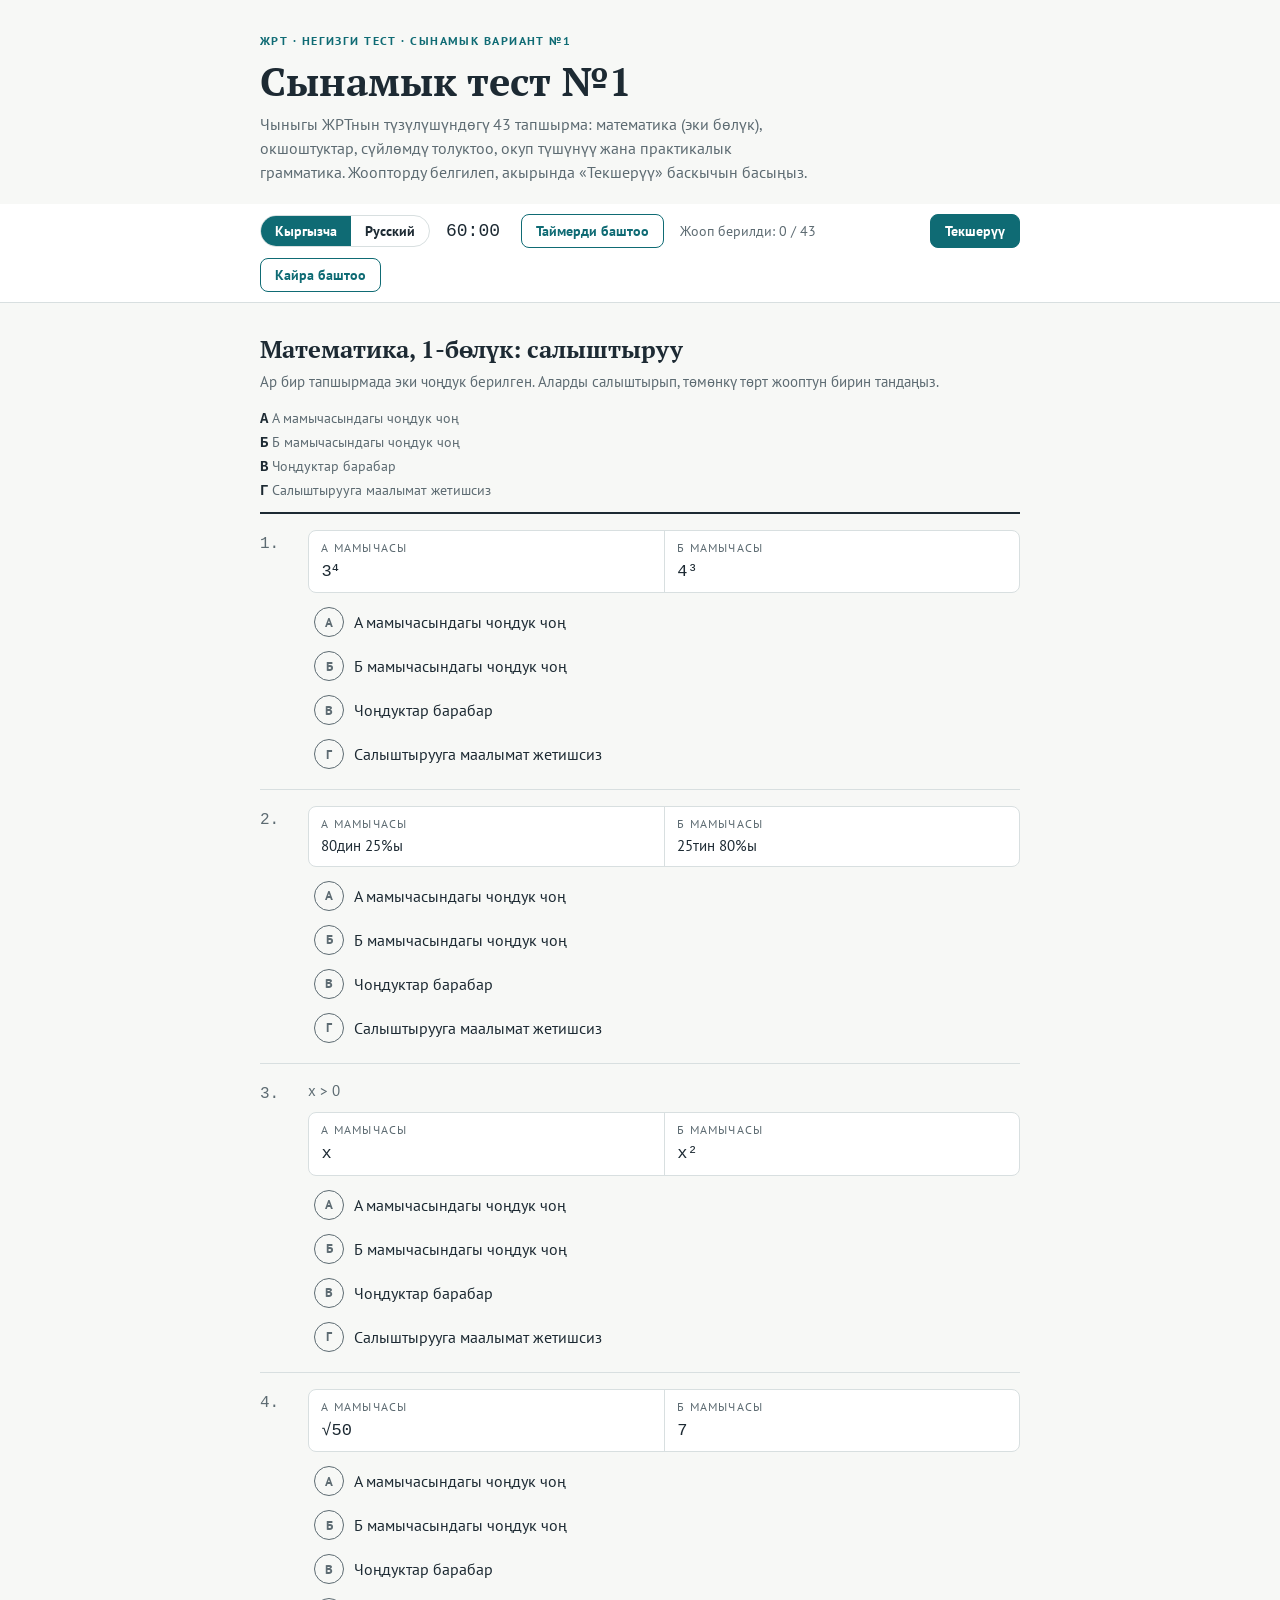
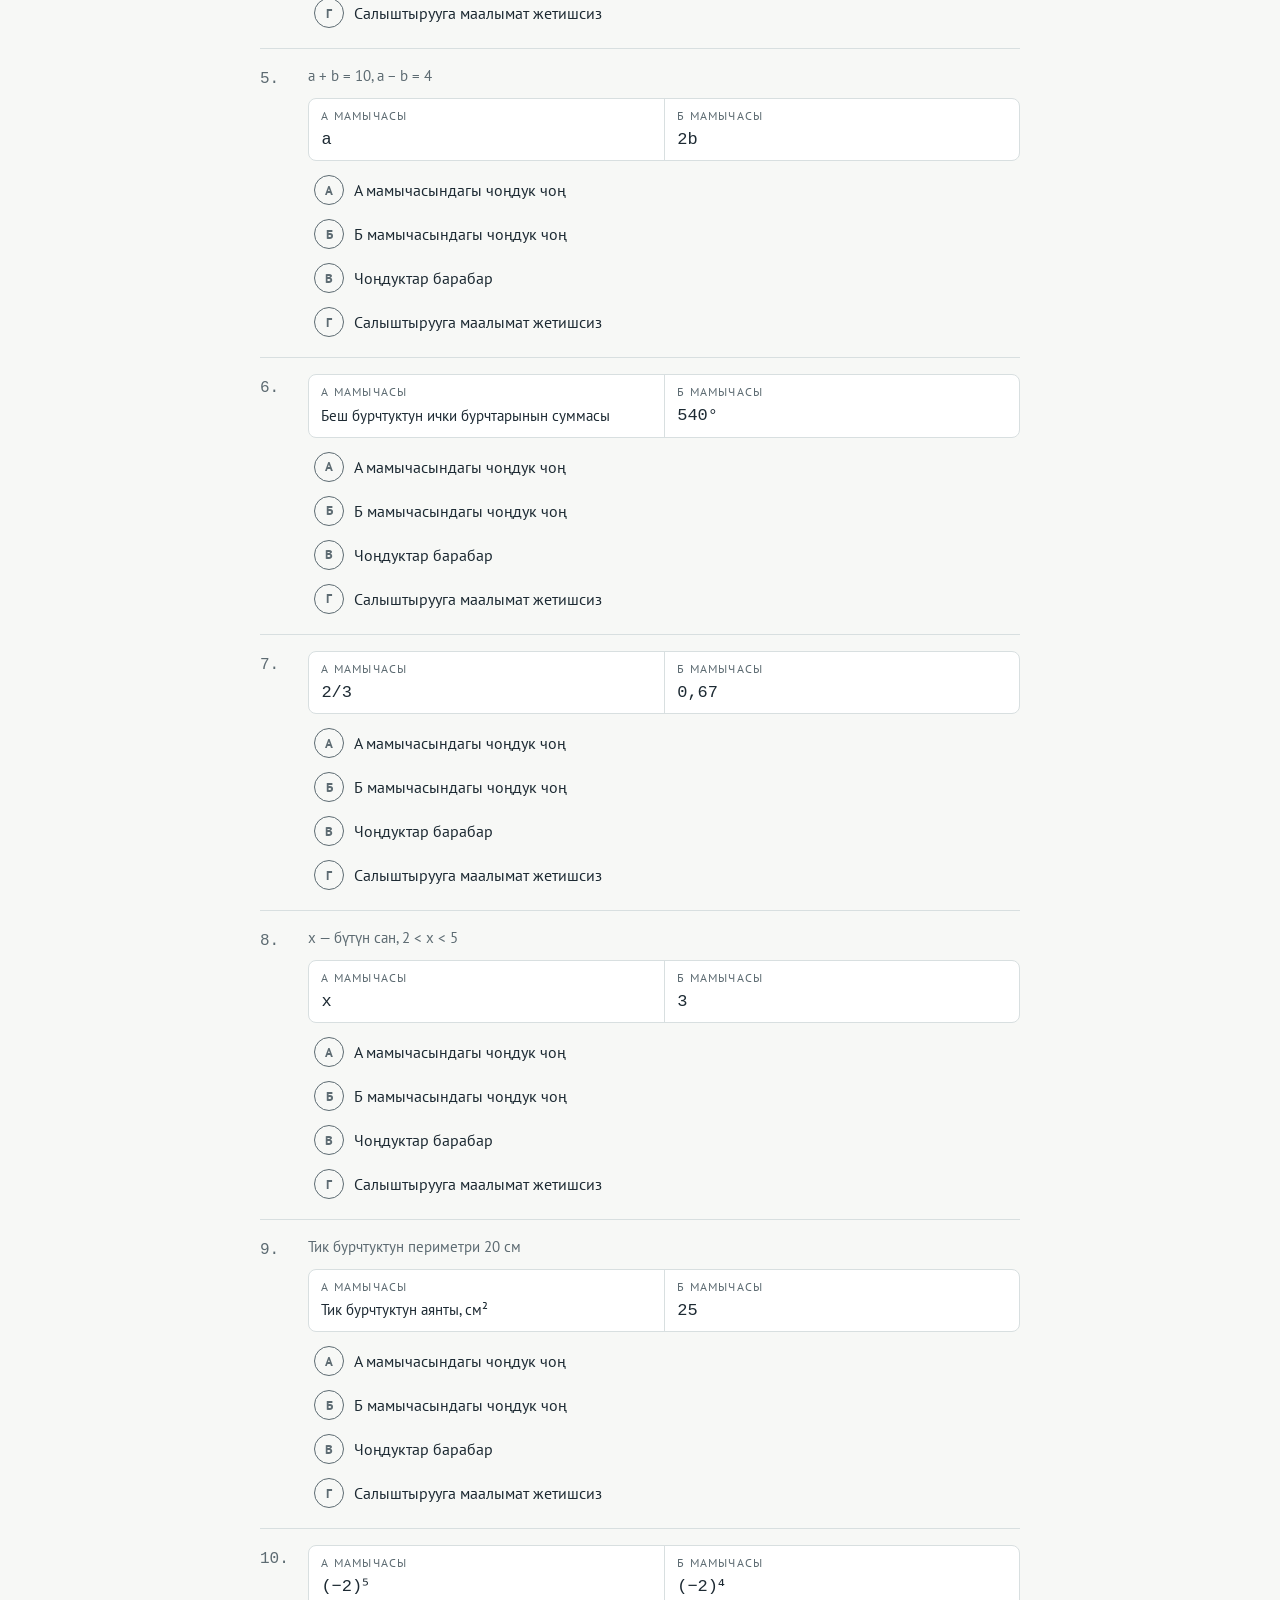
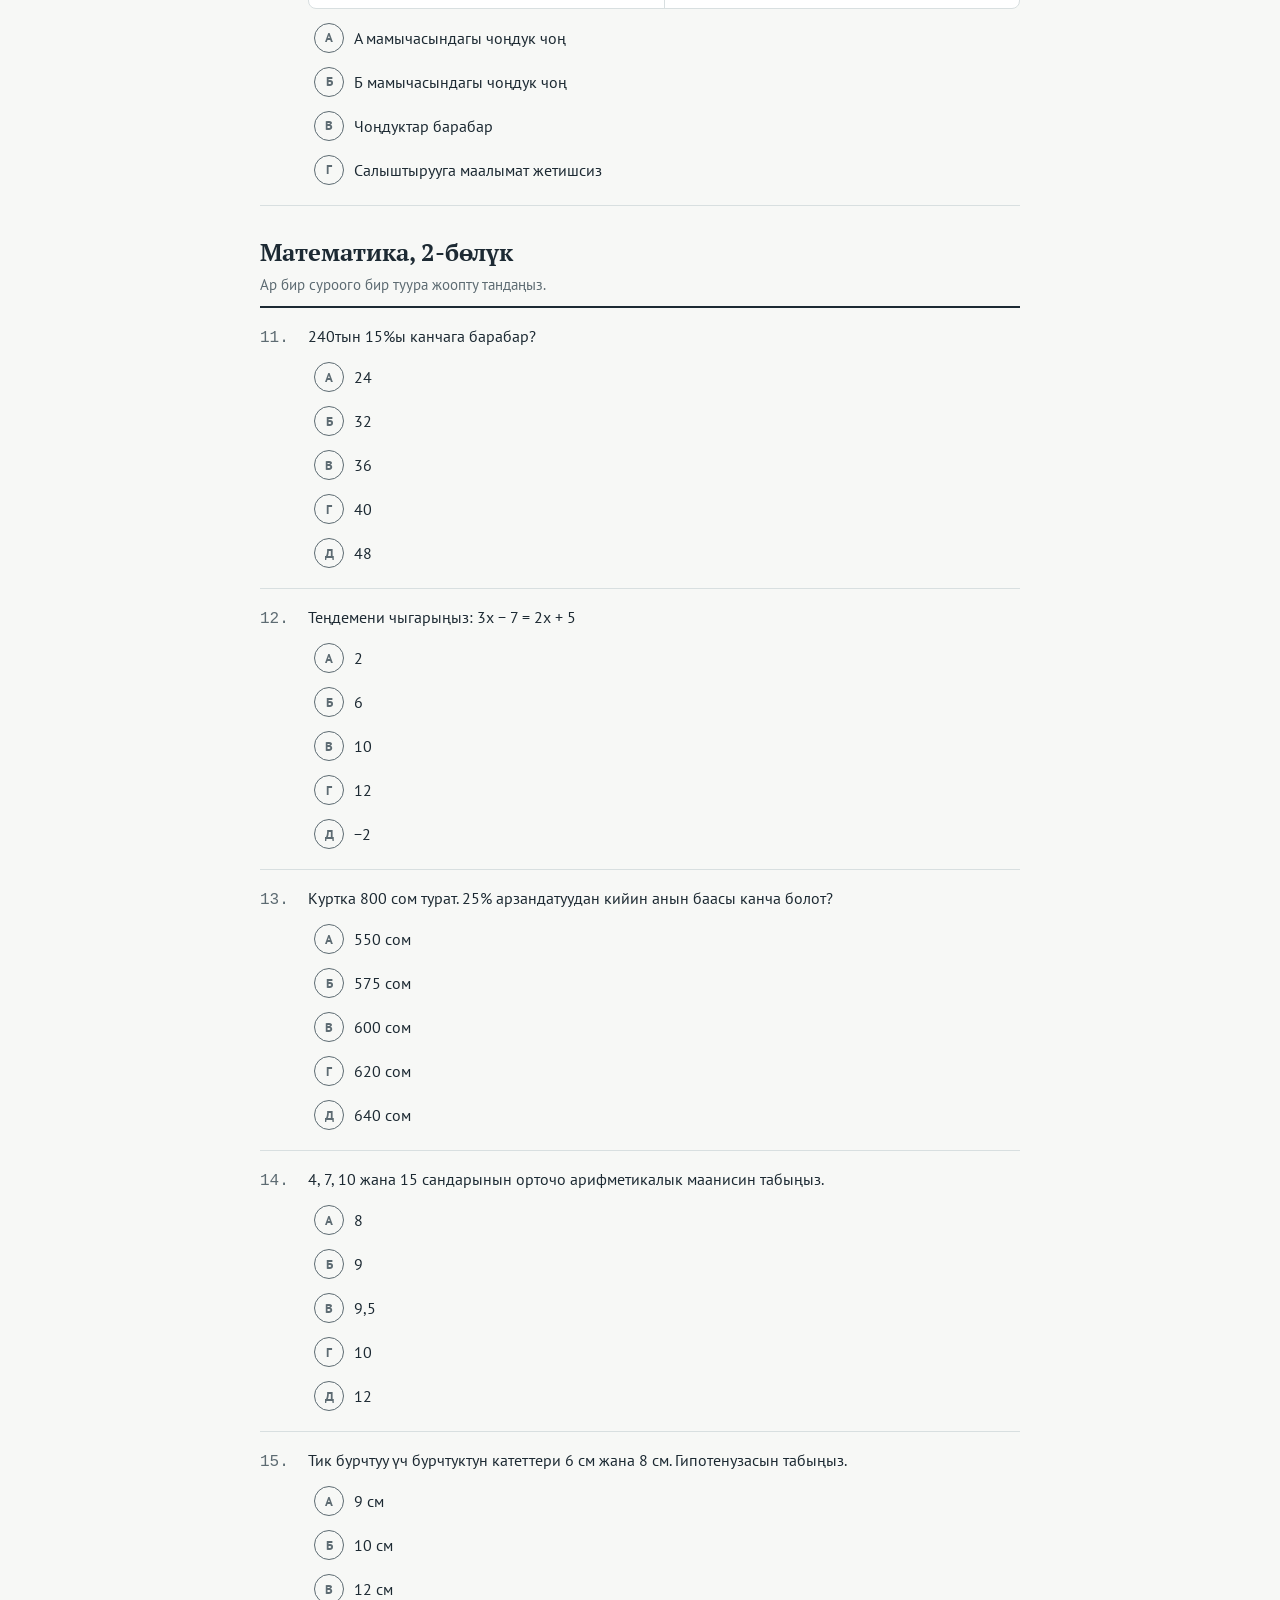
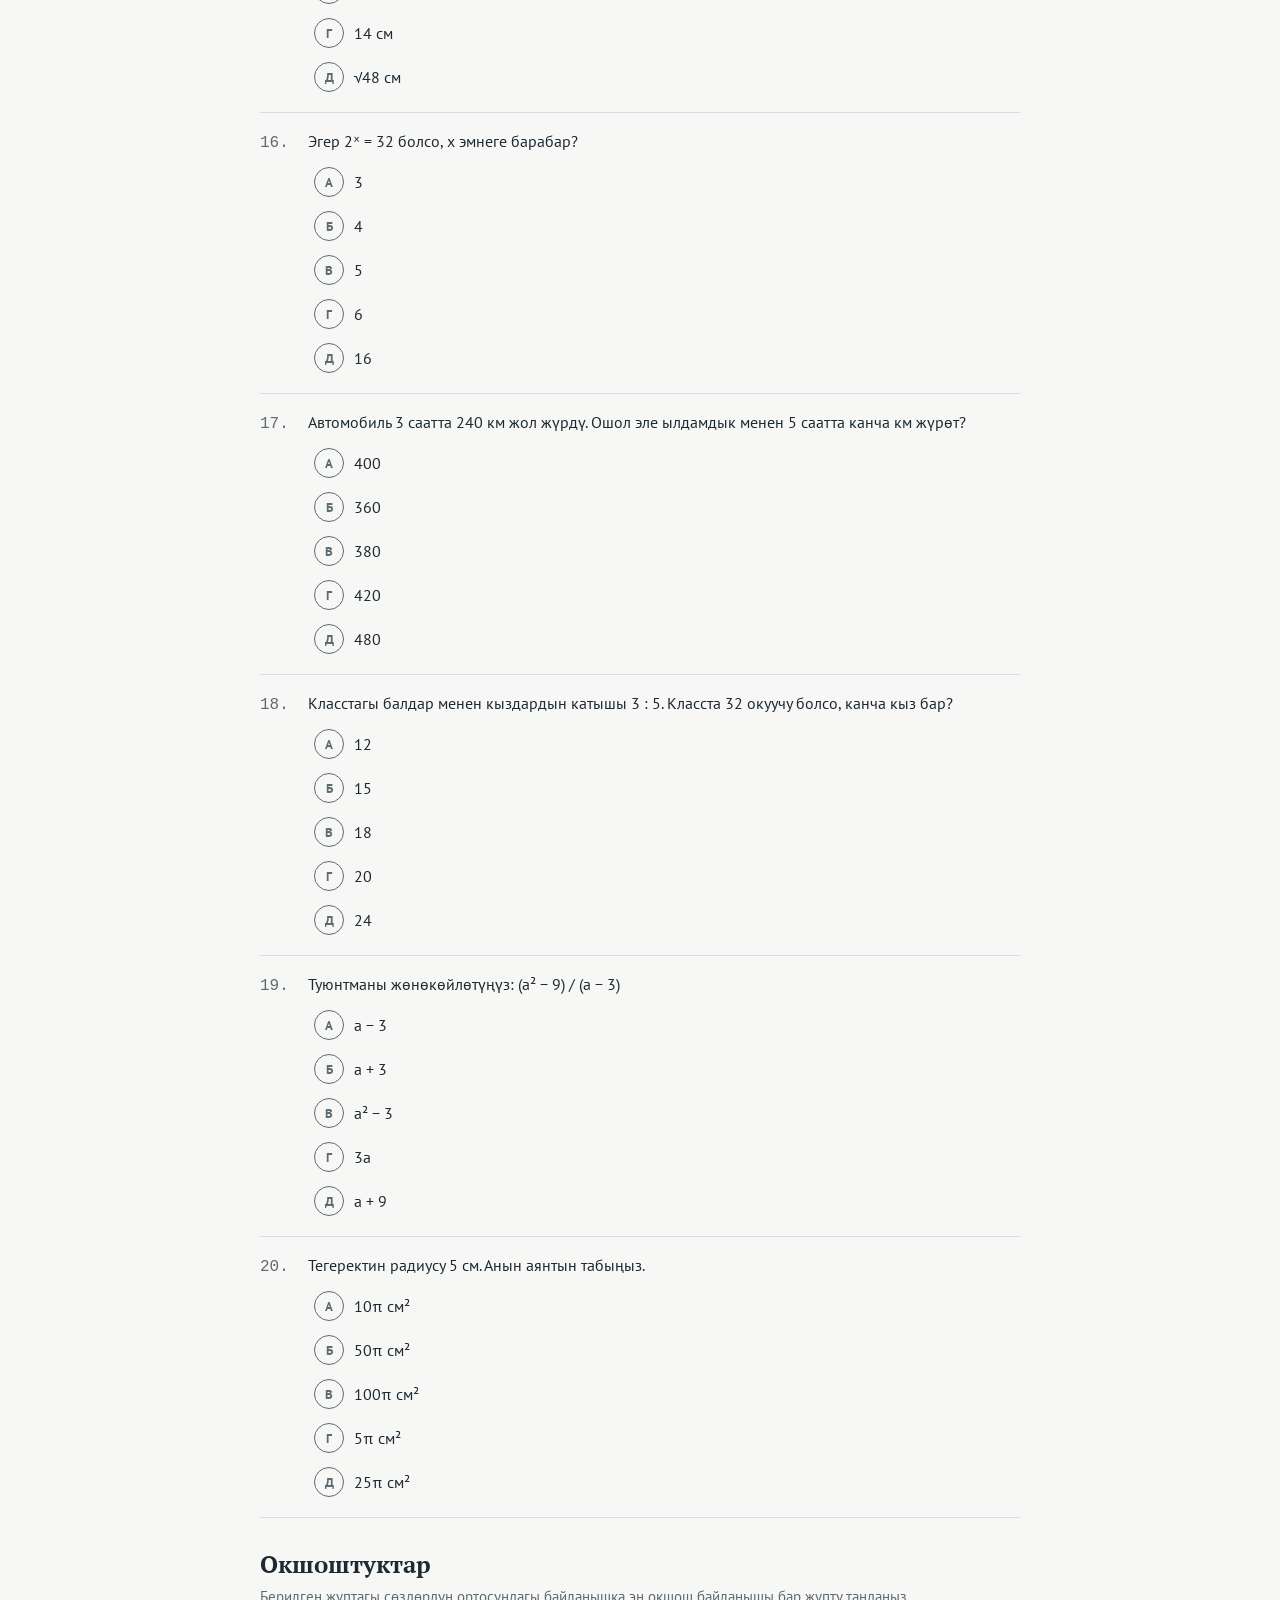
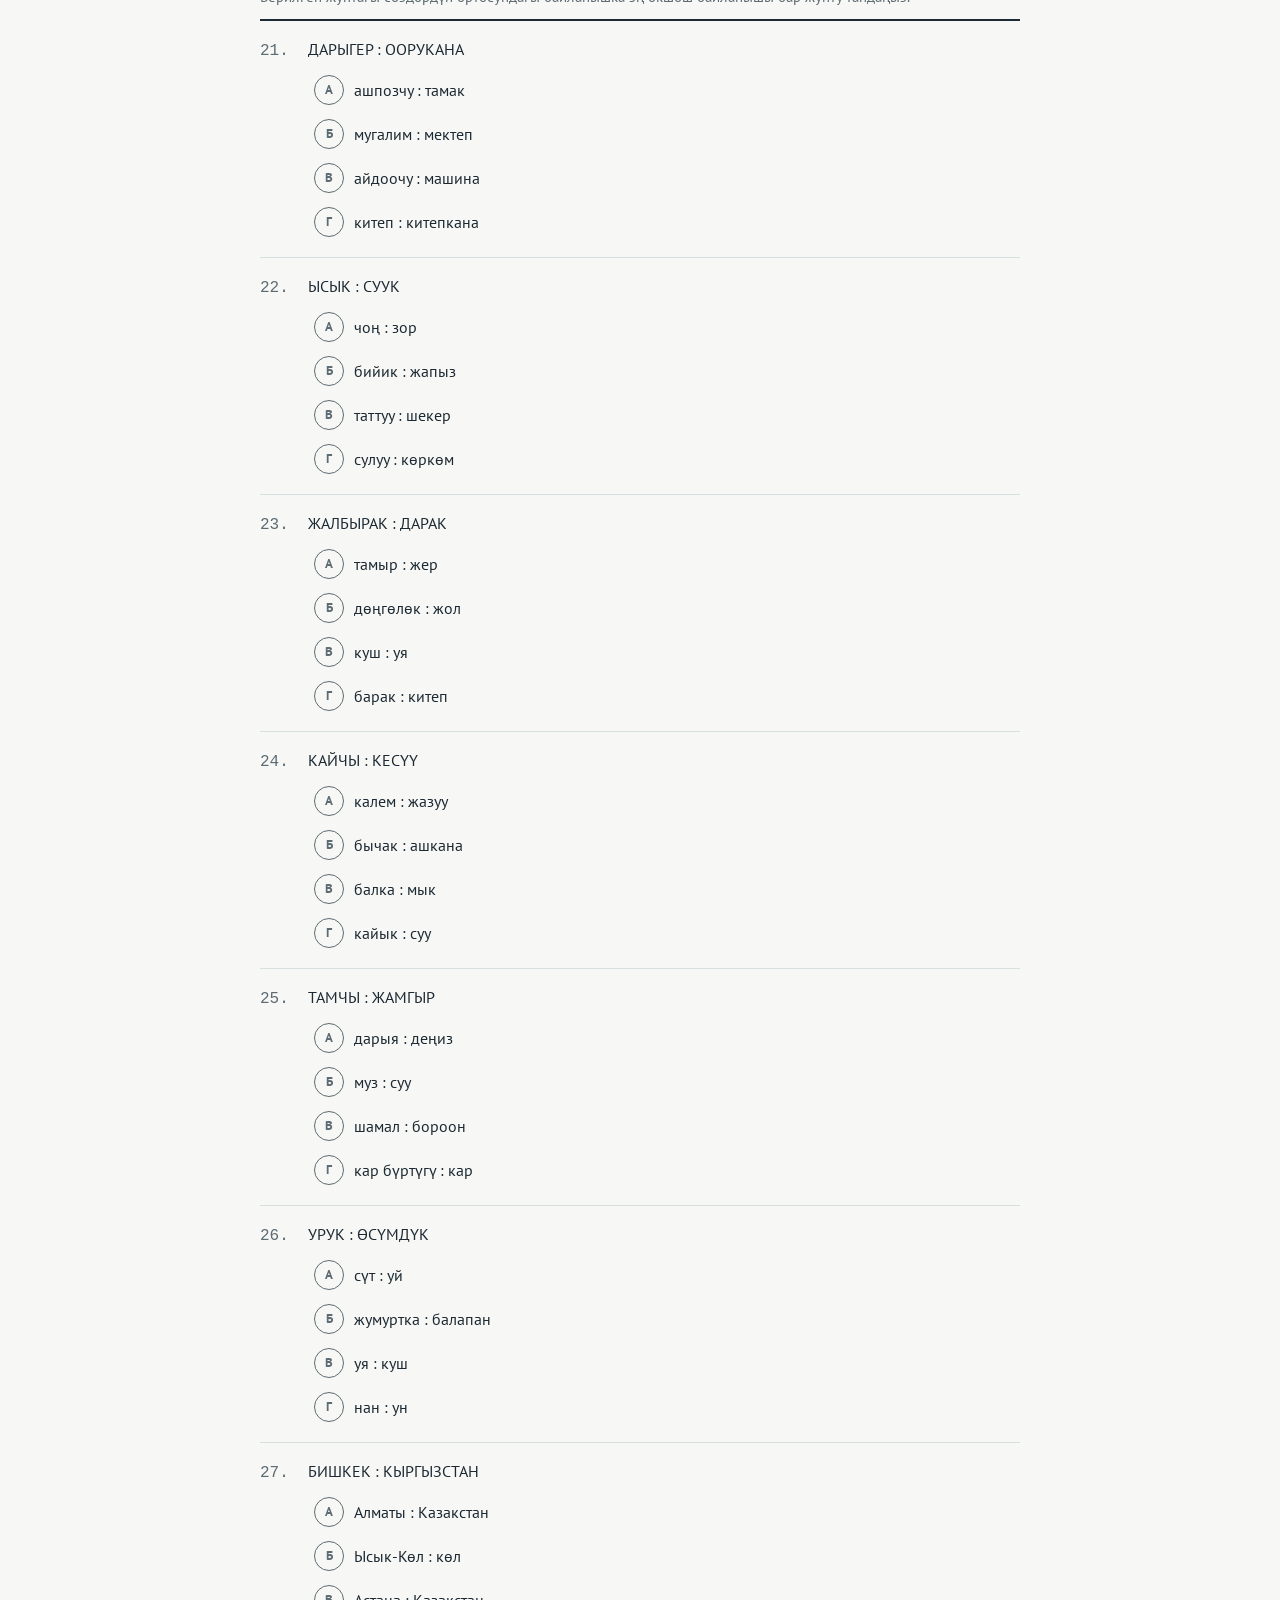
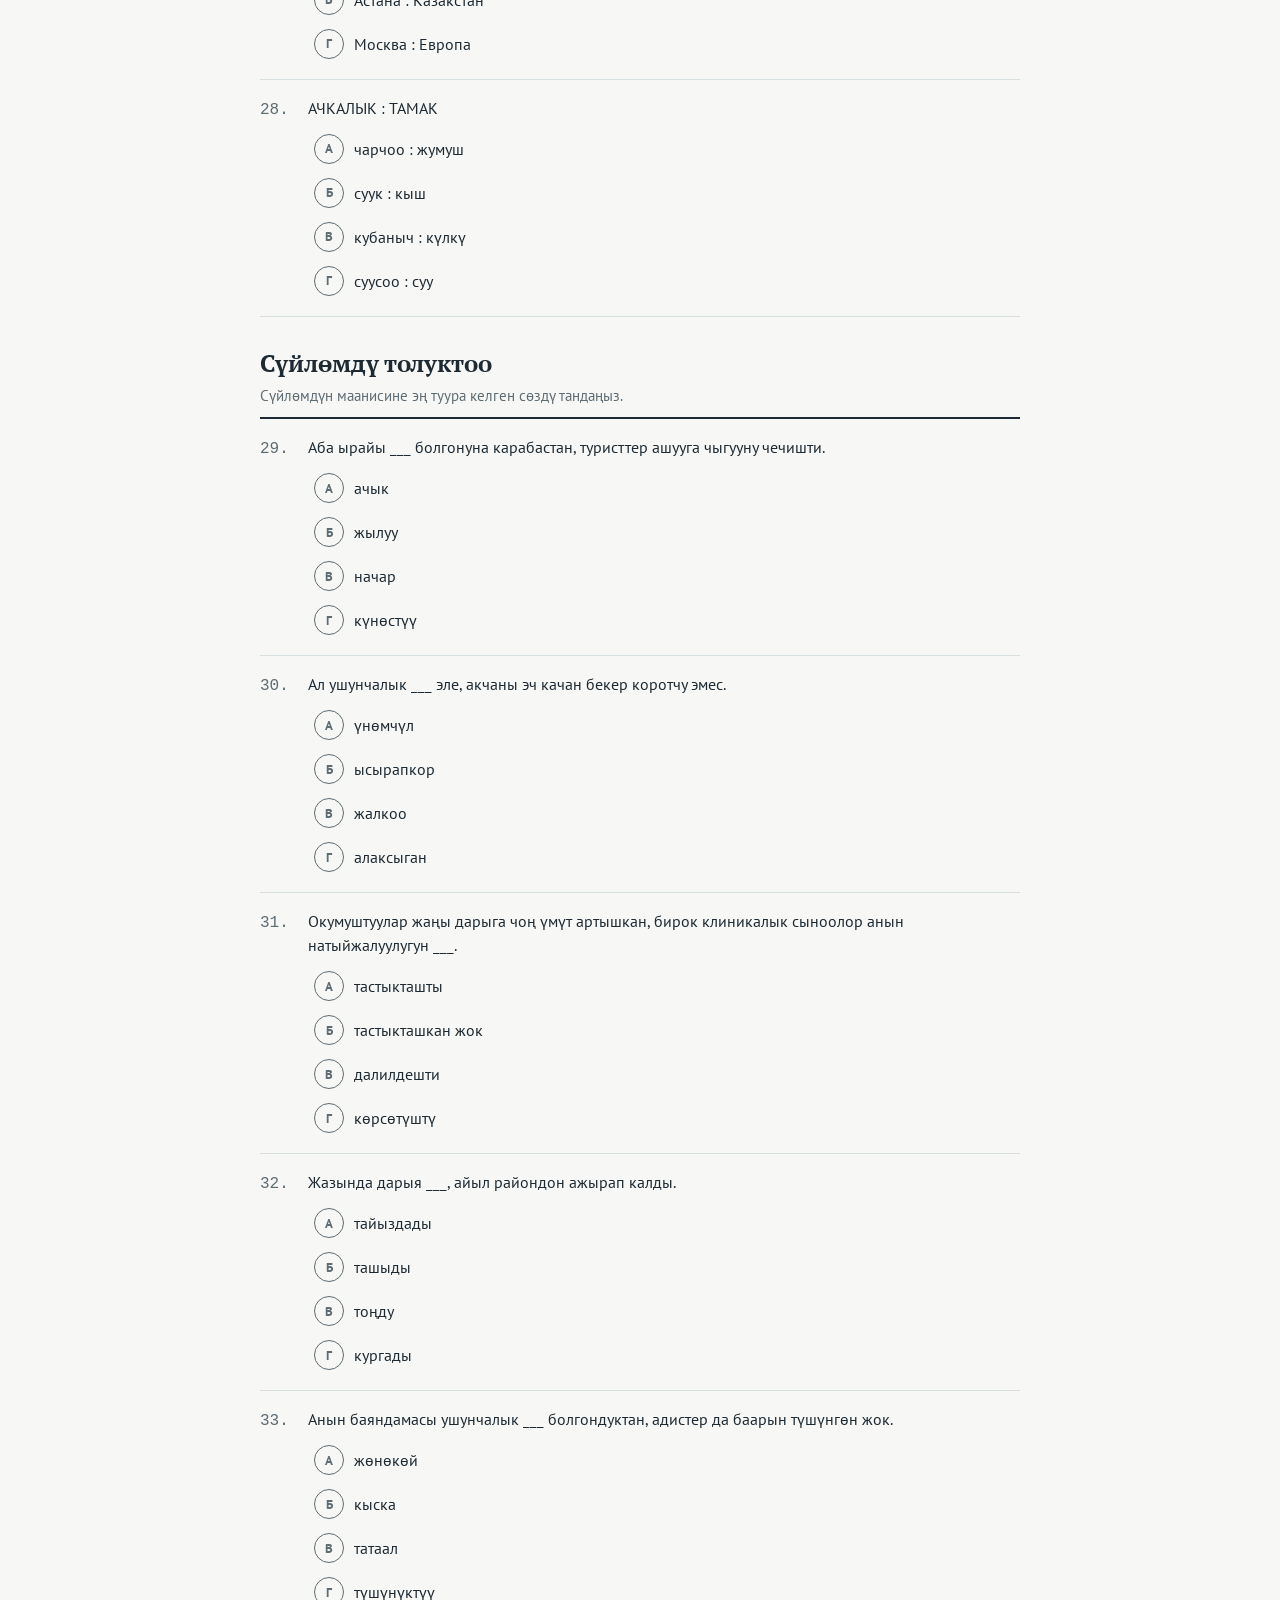
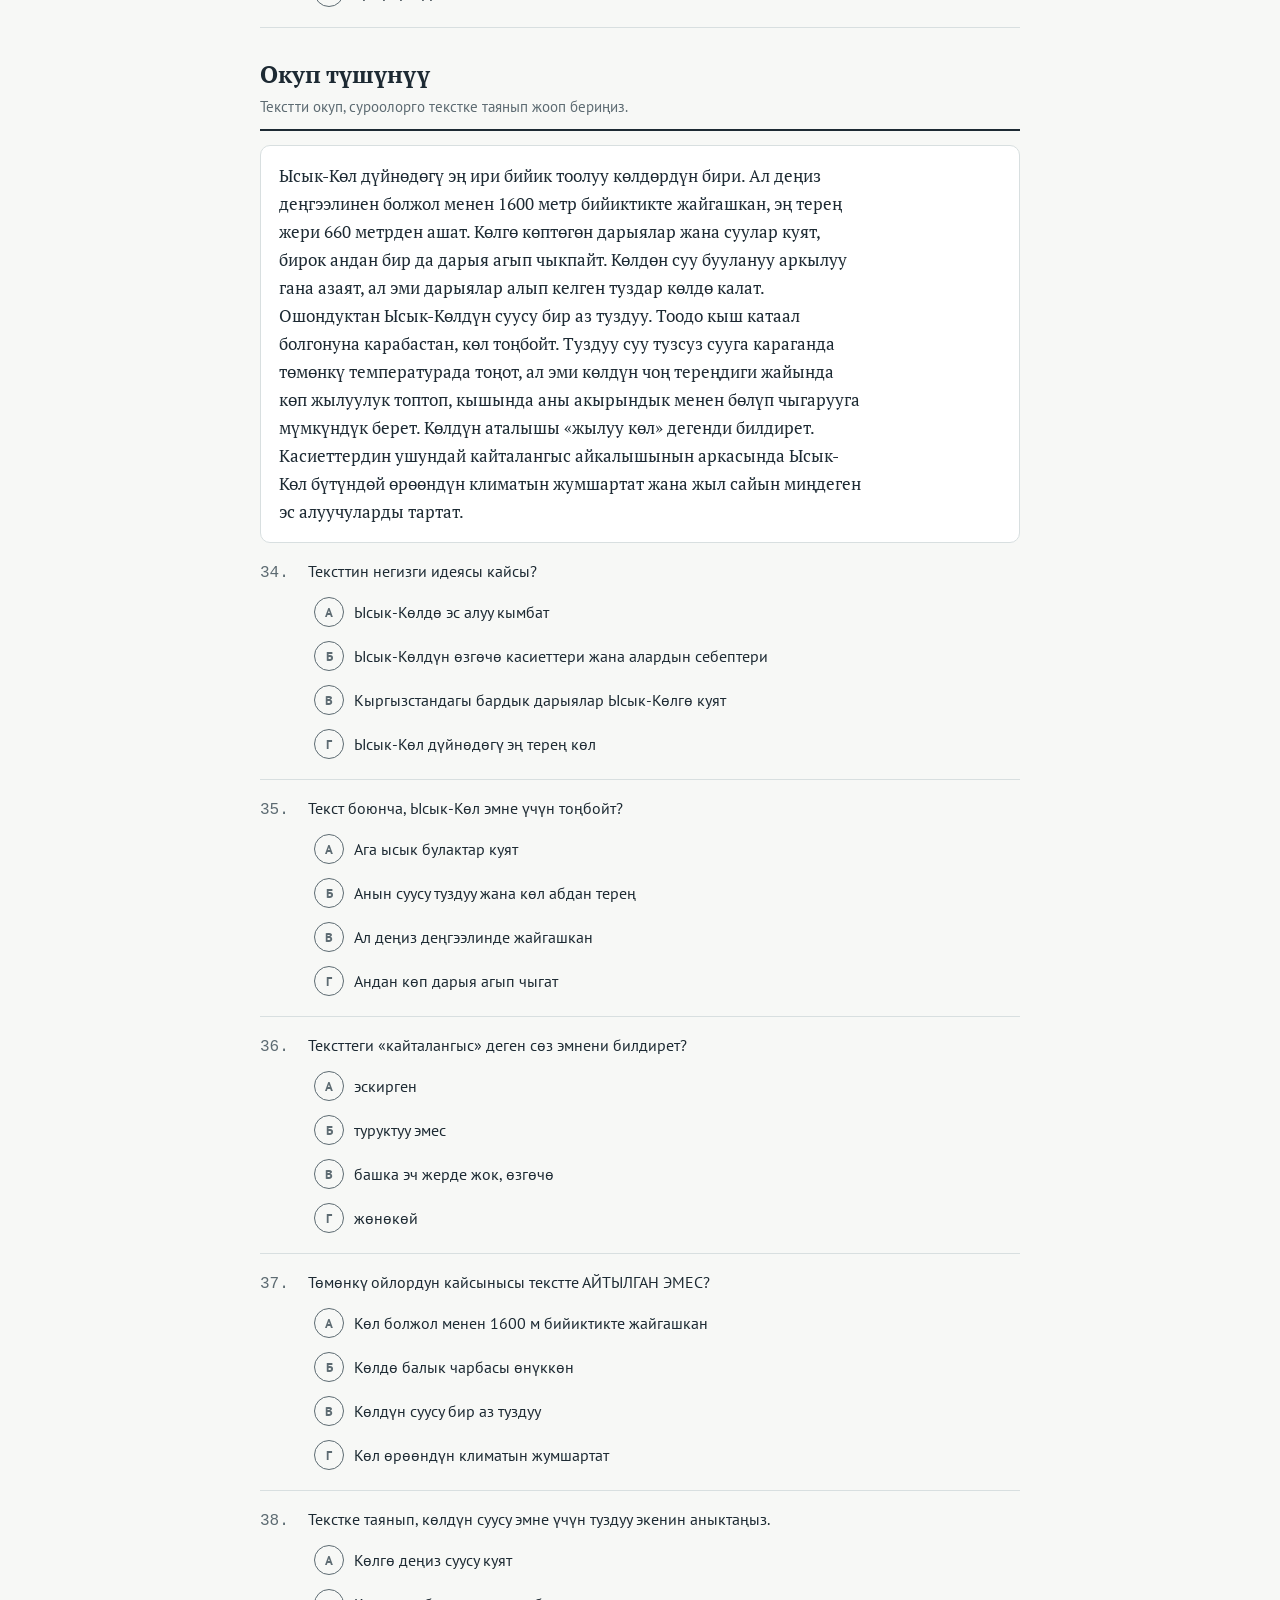
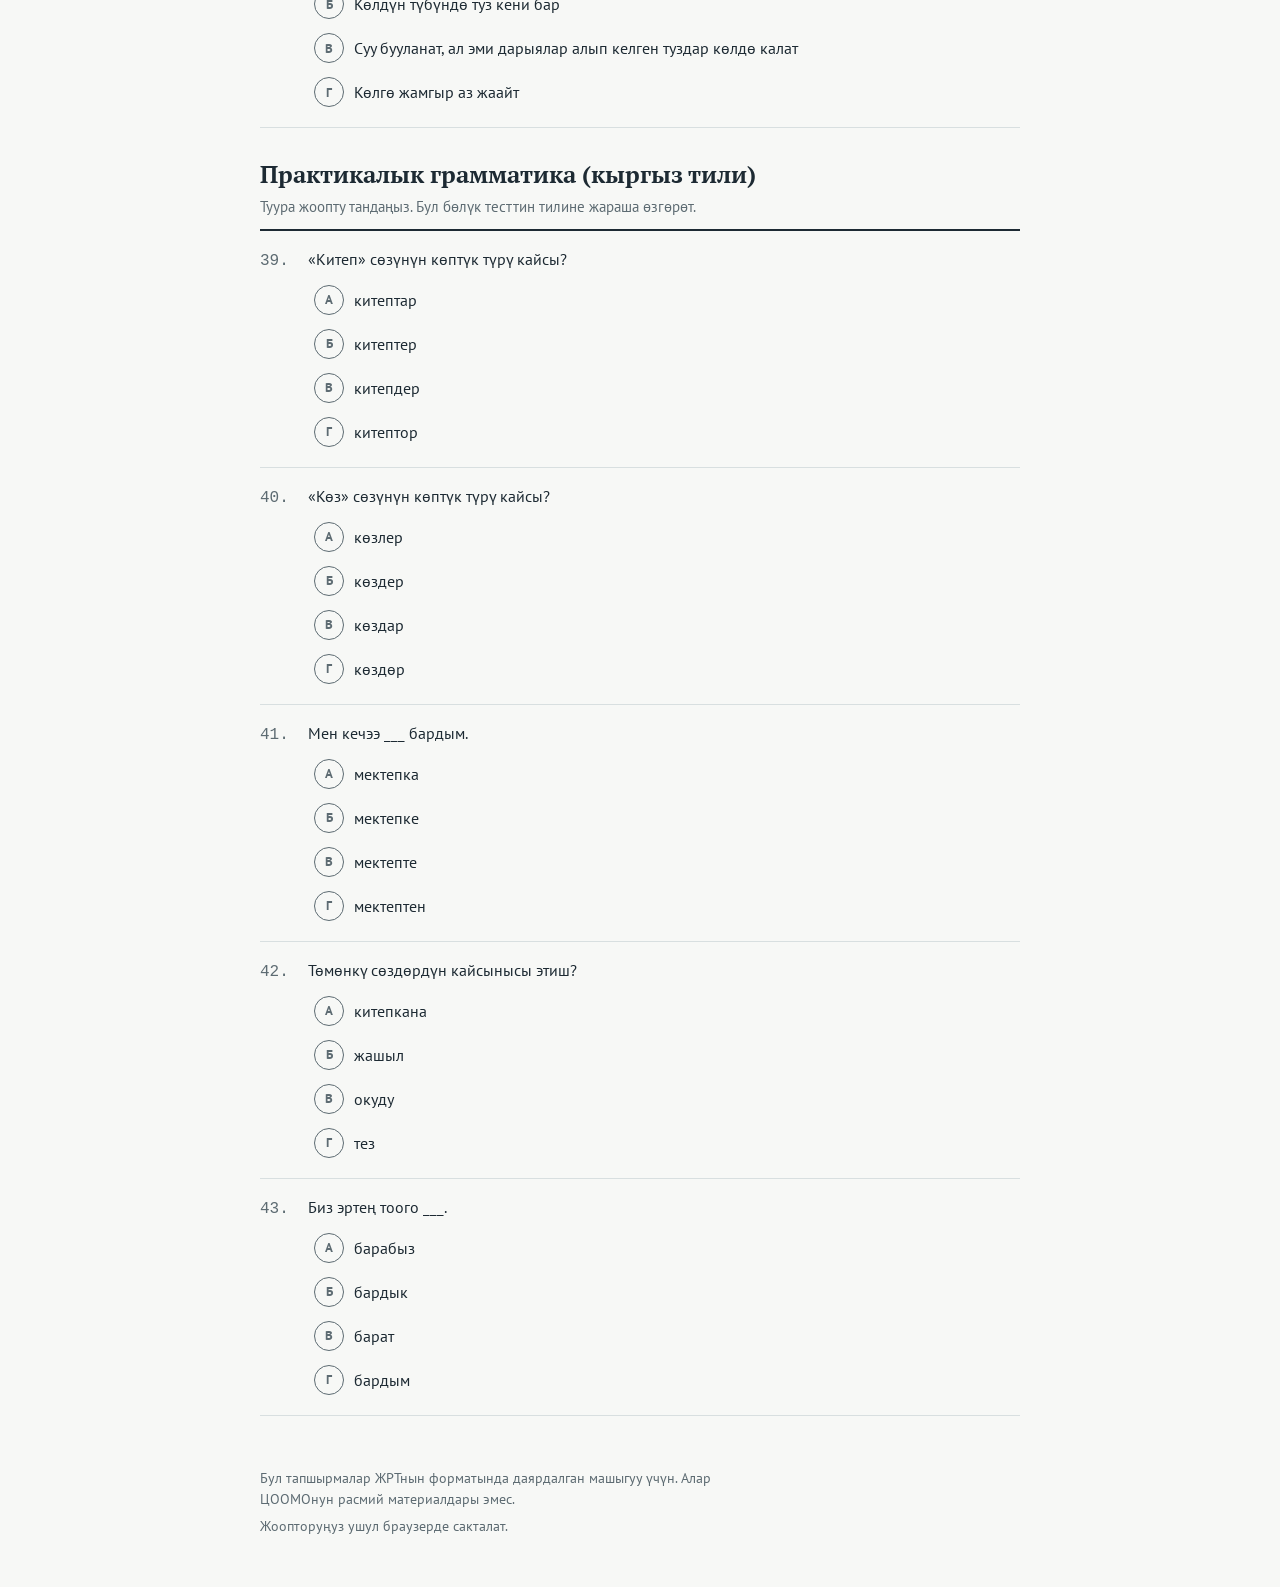
==== commit e6298682: "Match the official answer format: 4 options outside maths Per the 2026 ЦООМО brochure, only maths pa" ====
--- a/mock-test/index.html
+++ b/mock-test/index.html
@@ -207,14 +207,14 @@
     title: { ky: "Окшоштуктар", ru: "Аналогии" },
     intro: { ky: "Берилген жуптагы сөздөрдүн ортосундагы байланышка эң окшош байланышы бар жупту тандаңыз.", ru: "Выберите пару слов, связь между которыми больше всего похожа на связь в исходной паре." },
     items: [
-      { id: "an-1", stem: { ky: "ДАРЫГЕР : ООРУКАНА", ru: "ВРАЧ : БОЛЬНИЦА" }, opts: { ky: ["ашпозчу : тамак", "окуучу : мугалим", "мугалим : мектеп", "айдоочу : машина", "китеп : китепкана"], ru: ["повар : еда", "ученик : учитель", "учитель : школа", "водитель : машина", "книга : библиотека"] }, ans: 2, why: { ky: "Адис жана анын иштеген жери.", ru: "Специалист и место, где он работает." } },
-      { id: "an-2", stem: { ky: "ЫСЫК : СУУК", ru: "ЖАРКИЙ : ХОЛОДНЫЙ" }, opts: { ky: ["чоң : зор", "бийик : жапыз", "жашыл : чөп", "таттуу : шекер", "сулуу : көркөм"], ru: ["большой : огромный", "высокий : низкий", "зелёный : трава", "сладкий : сахар", "красивый : прекрасный"] }, ans: 1, why: { ky: "Карама-каршы маанидеги сын атоочтор.", ru: "Прилагательные с противоположным значением." } },
-      { id: "an-3", stem: { ky: "ЖАЛБЫРАК : ДАРАК", ru: "ЛИСТ : ДЕРЕВО" }, opts: { ky: ["тамыр : жер", "дөңгөлөк : жол", "куш : уя", "барак : китеп", "карандаш : кагаз"], ru: ["корень : земля", "колесо : дорога", "птица : гнездо", "страница : книга", "карандаш : бумага"] }, ans: 3, why: { ky: "Бөлүк жана бүтүн.", ru: "Часть и целое." } },
-      { id: "an-4", stem: { ky: "КАЙЧЫ : КЕСҮҮ", ru: "НОЖНИЦЫ : РЕЗАТЬ" }, opts: { ky: ["калем : жазуу", "бычак : ашкана", "балка : мык", "кайык : суу", "китеп : окуучу"], ru: ["ручка : писать", "нож : кухня", "молоток : гвоздь", "лодка : вода", "книга : ученик"] }, ans: 0, why: { ky: "Курал жана ал аткарган иш-аракет.", ru: "Инструмент и действие, которое им выполняют." } },
-      { id: "an-5", stem: { ky: "ТАМЧЫ : ЖАМГЫР", ru: "КАПЛЯ : ДОЖДЬ" }, opts: { ky: ["булут : асман", "дарыя : деңиз", "муз : суу", "шамал : бороон", "кар бүртүгү : кар"], ru: ["облако : небо", "река : море", "лёд : вода", "ветер : буря", "снежинка : снег"] }, ans: 4, why: { ky: "Бир бирдик жана алардан турган жалпы көрүнүш.", ru: "Отдельная единица и явление, которое из таких единиц состоит." } },
-      { id: "an-6", stem: { ky: "УРУК : ӨСҮМДҮК", ru: "СЕМЯ : РАСТЕНИЕ" }, opts: { ky: ["сүт : уй", "жумуртка : балапан", "гүл : аары", "уя : куш", "нан : ун"], ru: ["молоко : корова", "яйцо : птенец", "цветок : пчела", "гнездо : птица", "хлеб : мука"] }, ans: 1, why: { ky: "Мурунку баскыч жана андан пайда болгон тирүү жандык.", ru: "Начальная стадия и живое существо, которое из неё развивается." } },
-      { id: "an-7", stem: { ky: "БИШКЕК : КЫРГЫЗСТАН", ru: "БИШКЕК : КЫРГЫЗСТАН" }, opts: { ky: ["Ош : Бишкек", "Алматы : Казакстан", "Ысык-Көл : көл", "Астана : Казакстан", "Москва : Европа"], ru: ["Ош : Бишкек", "Алматы : Казахстан", "Иссык-Куль : озеро", "Астана : Казахстан", "Москва : Европа"] }, ans: 3, why: { ky: "Борбор шаар жана мамлекет. Алматы Казакстандын борбору эмес.", ru: "Столица и государство. Алматы не столица Казахстана." } },
-      { id: "an-8", stem: { ky: "АЧКАЛЫК : ТАМАК", ru: "ГОЛОД : ЕДА" }, opts: { ky: ["чарчоо : жумуш", "суук : кыш", "уйку : түн", "кубаныч : күлкү", "суусоо : суу"], ru: ["усталость : работа", "холод : зима", "сон : ночь", "радость : смех", "жажда : вода"] }, ans: 4, why: { ky: "Муктаждык жана аны канааттандыруучу нерсе.", ru: "Потребность и то, что её утоляет." } }
+      { id: "an-1", stem: { ky: "ДАРЫГЕР : ООРУКАНА", ru: "ВРАЧ : БОЛЬНИЦА" }, opts: { ky: ["ашпозчу : тамак", "мугалим : мектеп", "айдоочу : машина", "китеп : китепкана"], ru: ["повар : еда", "учитель : школа", "водитель : машина", "книга : библиотека"] }, ans: 1, why: { ky: "Адис жана анын иштеген жери.", ru: "Специалист и место, где он работает." } },
+      { id: "an-2", stem: { ky: "ЫСЫК : СУУК", ru: "ЖАРКИЙ : ХОЛОДНЫЙ" }, opts: { ky: ["чоң : зор", "бийик : жапыз", "таттуу : шекер", "сулуу : көркөм"], ru: ["большой : огромный", "высокий : низкий", "сладкий : сахар", "красивый : прекрасный"] }, ans: 1, why: { ky: "Карама-каршы маанидеги сын атоочтор.", ru: "Прилагательные с противоположным значением." } },
+      { id: "an-3", stem: { ky: "ЖАЛБЫРАК : ДАРАК", ru: "ЛИСТ : ДЕРЕВО" }, opts: { ky: ["тамыр : жер", "дөңгөлөк : жол", "куш : уя", "барак : китеп"], ru: ["корень : земля", "колесо : дорога", "птица : гнездо", "страница : книга"] }, ans: 3, why: { ky: "Бөлүк жана бүтүн.", ru: "Часть и целое." } },
+      { id: "an-4", stem: { ky: "КАЙЧЫ : КЕСҮҮ", ru: "НОЖНИЦЫ : РЕЗАТЬ" }, opts: { ky: ["калем : жазуу", "бычак : ашкана", "балка : мык", "кайык : суу"], ru: ["ручка : писать", "нож : кухня", "молоток : гвоздь", "лодка : вода"] }, ans: 0, why: { ky: "Курал жана ал аткарган иш-аракет.", ru: "Инструмент и действие, которое им выполняют." } },
+      { id: "an-5", stem: { ky: "ТАМЧЫ : ЖАМГЫР", ru: "КАПЛЯ : ДОЖДЬ" }, opts: { ky: ["дарыя : деңиз", "муз : суу", "шамал : бороон", "кар бүртүгү : кар"], ru: ["река : море", "лёд : вода", "ветер : буря", "снежинка : снег"] }, ans: 3, why: { ky: "Бир бирдик жана алардан турган жалпы көрүнүш.", ru: "Отдельная единица и явление, которое из таких единиц состоит." } },
+      { id: "an-6", stem: { ky: "УРУК : ӨСҮМДҮК", ru: "СЕМЯ : РАСТЕНИЕ" }, opts: { ky: ["сүт : уй", "жумуртка : балапан", "уя : куш", "нан : ун"], ru: ["молоко : корова", "яйцо : птенец", "гнездо : птица", "хлеб : мука"] }, ans: 1, why: { ky: "Мурунку баскыч жана андан пайда болгон тирүү жандык.", ru: "Начальная стадия и живое существо, которое из неё развивается." } },
+      { id: "an-7", stem: { ky: "БИШКЕК : КЫРГЫЗСТАН", ru: "БИШКЕК : КЫРГЫЗСТАН" }, opts: { ky: ["Алматы : Казакстан", "Ысык-Көл : көл", "Астана : Казакстан", "Москва : Европа"], ru: ["Алматы : Казахстан", "Иссык-Куль : озеро", "Астана : Казахстан", "Москва : Европа"] }, ans: 2, why: { ky: "Борбор шаар жана мамлекет. Алматы Казакстандын борбору эмес.", ru: "Столица и государство. Алматы не столица Казахстана." } },
+      { id: "an-8", stem: { ky: "АЧКАЛЫК : ТАМАК", ru: "ГОЛОД : ЕДА" }, opts: { ky: ["чарчоо : жумуш", "суук : кыш", "кубаныч : күлкү", "суусоо : суу"], ru: ["усталость : работа", "холод : зима", "радость : смех", "жажда : вода"] }, ans: 3, why: { ky: "Муктаждык жана аны канааттандыруучу нерсе.", ru: "Потребность и то, что её утоляет." } }
     ]
   },
   {
@@ -222,11 +222,11 @@
     title: { ky: "Сүйлөмдү толуктоо", ru: "Дополнение предложений" },
     intro: { ky: "Сүйлөмдүн маанисине эң туура келген сөздү тандаңыз.", ru: "Выберите слово, которое лучше всего подходит по смыслу предложения." },
     items: [
-      { id: "sc-1", stem: { ky: "Аба ырайы ___ болгонуна карабастан, туристтер ашууга чыгууну чечишти.", ru: "Несмотря на ___ погоду, туристы решили подняться на перевал." }, opts: { ky: ["ачык", "жылуу", "начар", "күнөстүү", "тынч"], ru: ["ясную", "тёплую", "ненастную", "солнечную", "тихую"] }, ans: 2, why: { ky: "«Карабастан» тоскоолдукту билдирет, ошондуктан жаман аба ырайы керек.", ru: "«Несмотря на» указывает на препятствие, значит, погода была плохой." } },
-      { id: "sc-2", stem: { ky: "Ал ушунчалык ___ эле, акчаны эч качан бекер коротчу эмес.", ru: "Он был так ___, что никогда не тратил деньги зря." }, opts: { ky: ["үнөмчүл", "ысырапкор", "жалкоо", "шайыр", "алаксыган"], ru: ["бережлив", "расточителен", "ленив", "весел", "рассеян"] }, ans: 0, why: { ky: "Акчаны бекер коротпогон киши үнөмчүл.", ru: "Тот, кто не тратит деньги зря, бережлив." } },
-      { id: "sc-3", stem: { ky: "Окумуштуулар жаңы дарыга чоң үмүт артышкан, бирок клиникалык сыноолор анын натыйжалуулугун ___.", ru: "Учёные возлагали большие надежды на новое лекарство, однако клинические испытания ___ его эффективность." }, opts: { ky: ["тастыкташты", "тастыкташкан жок", "далилдешти", "күчөтүштү", "көрсөтүштү"], ru: ["подтвердили", "не подтвердили", "доказали", "усилили", "показали"] }, ans: 1, why: { ky: "«Бирок» үмүткө карама-каршы натыйжаны көрсөтөт.", ru: "«Однако» указывает на результат, противоположный надеждам." } },
-      { id: "sc-4", stem: { ky: "Жазында дарыя ___, айыл райондон ажырап калды.", ru: "Весной река ___, и деревня оказалась отрезанной от района." }, opts: { ky: ["тайыздады", "ташыды", "тоңду", "кургады", "тынчыды"], ru: ["обмелела", "разлилась", "замёрзла", "высохла", "успокоилась"] }, ans: 1, why: { ky: "Айылды суу ташкыны гана ажыратып коё алат.", ru: "Отрезать деревню могло только половодье." } },
-      { id: "sc-5", stem: { ky: "Анын баяндамасы ушунчалык ___ болгондуктан, адистер да баарын түшүнгөн жок.", ru: "Его доклад был настолько ___, что даже специалисты не всё поняли." }, opts: { ky: ["жөнөкөй", "кыска", "татаал", "кызыктуу", "түшүнүктүү"], ru: ["простым", "коротким", "сложным", "интересным", "понятным"] }, ans: 2, why: { ky: "Адистер да түшүнбөсө, баяндама татаал болгон.", ru: "Если даже специалисты не поняли, доклад был сложным." } }
+      { id: "sc-1", stem: { ky: "Аба ырайы ___ болгонуна карабастан, туристтер ашууга чыгууну чечишти.", ru: "Несмотря на ___ погоду, туристы решили подняться на перевал." }, opts: { ky: ["ачык", "жылуу", "начар", "күнөстүү"], ru: ["ясную", "тёплую", "ненастную", "солнечную"] }, ans: 2, why: { ky: "«Карабастан» тоскоолдукту билдирет, ошондуктан жаман аба ырайы керек.", ru: "«Несмотря на» указывает на препятствие, значит, погода была плохой." } },
+      { id: "sc-2", stem: { ky: "Ал ушунчалык ___ эле, акчаны эч качан бекер коротчу эмес.", ru: "Он был так ___, что никогда не тратил деньги зря." }, opts: { ky: ["үнөмчүл", "ысырапкор", "жалкоо", "алаксыган"], ru: ["бережлив", "расточителен", "ленив", "рассеян"] }, ans: 0, why: { ky: "Акчаны бекер коротпогон киши үнөмчүл.", ru: "Тот, кто не тратит деньги зря, бережлив." } },
+      { id: "sc-3", stem: { ky: "Окумуштуулар жаңы дарыга чоң үмүт артышкан, бирок клиникалык сыноолор анын натыйжалуулугун ___.", ru: "Учёные возлагали большие надежды на новое лекарство, однако клинические испытания ___ его эффективность." }, opts: { ky: ["тастыкташты", "тастыкташкан жок", "далилдешти", "көрсөтүштү"], ru: ["подтвердили", "не подтвердили", "доказали", "показали"] }, ans: 1, why: { ky: "«Бирок» үмүткө карама-каршы натыйжаны көрсөтөт.", ru: "«Однако» указывает на результат, противоположный надеждам." } },
+      { id: "sc-4", stem: { ky: "Жазында дарыя ___, айыл райондон ажырап калды.", ru: "Весной река ___, и деревня оказалась отрезанной от района." }, opts: { ky: ["тайыздады", "ташыды", "тоңду", "кургады"], ru: ["обмелела", "разлилась", "замёрзла", "высохла"] }, ans: 1, why: { ky: "Айылды суу ташкыны гана ажыратып коё алат.", ru: "Отрезать деревню могло только половодье." } },
+      { id: "sc-5", stem: { ky: "Анын баяндамасы ушунчалык ___ болгондуктан, адистер да баарын түшүнгөн жок.", ru: "Его доклад был настолько ___, что даже специалисты не всё поняли." }, opts: { ky: ["жөнөкөй", "кыска", "татаал", "түшүнүктүү"], ru: ["простым", "коротким", "сложным", "понятным"] }, ans: 2, why: { ky: "Адистер да түшүнбөсө, баяндама татаал болгон.", ru: "Если даже специалисты не поняли, доклад был сложным." } }
     ]
   },
   {
@@ -238,11 +238,11 @@
       ru: "Иссык-Куль — одно из крупнейших высокогорных озёр мира. Оно лежит на высоте около 1600 метров над уровнем моря, а его наибольшая глубина превышает 660 метров. В озеро впадает множество рек и ручьёв, но ни одна река из него не вытекает. Вода уходит из озера только путём испарения, а соли, принесённые реками, остаются. Поэтому вода в Иссык-Куле слегка солёная. Несмотря на суровые зимы в горах, озеро не замерзает. Солёная вода замерзает при более низкой температуре, чем пресная, а огромная глубина позволяет озеру накапливать летом много тепла и медленно отдавать его зимой. Название озера в переводе с кыргызского означает «тёплое озеро». Благодаря этому уникальному сочетанию свойств Иссык-Куль смягчает климат всей котловины и ежегодно привлекает тысячи отдыхающих."
     },
     items: [
-      { id: "rd-1", stem: { ky: "Тексттин негизги идеясы кайсы?", ru: "Какова основная мысль текста?" }, opts: { ky: ["Ысык-Көлдө эс алуу кымбат", "Ысык-Көлдүн өзгөчө касиеттери жана алардын себептери", "Кыргызстандагы бардык дарыялар Ысык-Көлгө куят", "Ысык-Көл дүйнөдөгү эң терең көл", "Тоодо кыш катаал болот"], ru: ["Отдых на Иссык-Куле дорогой", "Особые свойства Иссык-Куля и их причины", "Все реки Кыргызстана впадают в Иссык-Куль", "Иссык-Куль — самое глубокое озеро мира", "В горах суровые зимы"] }, ans: 1, why: { ky: "Текст көлдүн туздуулугун, тоңбогонун жана анын себептерин түшүндүрөт.", ru: "Текст объясняет солёность озера, то, что оно не замерзает, и причины этого." } },
-      { id: "rd-2", stem: { ky: "Текст боюнча, Ысык-Көл эмне үчүн тоңбойт?", ru: "Почему, согласно тексту, Иссык-Куль не замерзает?" }, opts: { ky: ["Ага ысык булактар куят", "Анын суусу туздуу жана көл абдан терең", "Ал деңиз деңгээлинде жайгашкан", "Тоодо кыш жылуу болот", "Андан көп дарыя агып чыгат"], ru: ["В него впадают горячие источники", "Его вода солёная, и озеро очень глубокое", "Оно находится на уровне моря", "Зимы в горах тёплые", "Из него вытекает много рек"] }, ans: 1, why: { ky: "Текстте эки себеп айтылат: туздуу суу жана чоң тереңдик.", ru: "В тексте названы две причины: солёная вода и большая глубина." } },
-      { id: "rd-3", stem: { ky: "Тексттеги «кайталангыс» деген сөз эмнени билдирет?", ru: "Что означает слово «уникальный» в тексте?" }, opts: { ky: ["эскирген", "туруктуу эмес", "башка эч жерде жок, өзгөчө", "кооптуу", "жөнөкөй"], ru: ["устаревший", "непостоянный", "единственный в своём роде", "опасный", "обычный"] }, ans: 2, why: { ky: "Кайталангыс = башка жерде кездешпеген.", ru: "Уникальный — такой, которому нет подобных." } },
-      { id: "rd-4", stem: { ky: "Төмөнкү ойлордун кайсынысы текстте АЙТЫЛГАН ЭМЕС?", ru: "Какое из утверждений в тексте НЕ упоминается?" }, opts: { ky: ["Көл болжол менен 1600 м бийиктикте жайгашкан", "Көлгө көп дарыя куят", "Көлдө балык чарбасы өнүккөн", "Көлдүн суусу бир аз туздуу", "Көл өрөөндүн климатын жумшартат"], ru: ["Озеро находится на высоте около 1600 м", "В озеро впадает много рек", "На озере развито рыбное хозяйство", "Вода в озере слегка солёная", "Озеро смягчает климат котловины"] }, ans: 2, why: { ky: "Балык чарбасы жөнүндө текстте эч нерсе жок.", ru: "О рыбном хозяйстве в тексте ничего не сказано." } },
-      { id: "rd-5", stem: { ky: "Текстке таянып, көлдүн суусу эмне үчүн туздуу экенин аныктаңыз.", ru: "Почему, исходя из текста, вода в озере солёная?" }, opts: { ky: ["Көлгө деңиз суусу куят", "Көлдүн түбүндө туз кени бар", "Суу бууланат, ал эми дарыялар алып келген туздар көлдө калат", "Көлгө жамгыр аз жаайт", "Көлдүн суусу эч качан жылыбайт"], ru: ["В озеро поступает морская вода", "На дне озера есть залежи соли", "Вода испаряется, а принесённые реками соли остаются в озере", "Над озером выпадает мало дождей", "Вода в озере никогда не прогревается"] }, ans: 2, why: { ky: "Агып чыгуучу дарыя жок, ошондуктан туз чогулат.", ru: "Вытекающих рек нет, поэтому соли накапливаются." } }
+      { id: "rd-1", stem: { ky: "Тексттин негизги идеясы кайсы?", ru: "Какова основная мысль текста?" }, opts: { ky: ["Ысык-Көлдө эс алуу кымбат", "Ысык-Көлдүн өзгөчө касиеттери жана алардын себептери", "Кыргызстандагы бардык дарыялар Ысык-Көлгө куят", "Ысык-Көл дүйнөдөгү эң терең көл"], ru: ["Отдых на Иссык-Куле дорогой", "Особые свойства Иссык-Куля и их причины", "Все реки Кыргызстана впадают в Иссык-Куль", "Иссык-Куль — самое глубокое озеро мира"] }, ans: 1, why: { ky: "Текст көлдүн туздуулугун, тоңбогонун жана анын себептерин түшүндүрөт.", ru: "Текст объясняет солёность озера, то, что оно не замерзает, и причины этого." } },
+      { id: "rd-2", stem: { ky: "Текст боюнча, Ысык-Көл эмне үчүн тоңбойт?", ru: "Почему, согласно тексту, Иссык-Куль не замерзает?" }, opts: { ky: ["Ага ысык булактар куят", "Анын суусу туздуу жана көл абдан терең", "Ал деңиз деңгээлинде жайгашкан", "Андан көп дарыя агып чыгат"], ru: ["В него впадают горячие источники", "Его вода солёная, и озеро очень глубокое", "Оно находится на уровне моря", "Из него вытекает много рек"] }, ans: 1, why: { ky: "Текстте эки себеп айтылат: туздуу суу жана чоң тереңдик.", ru: "В тексте названы две причины: солёная вода и большая глубина." } },
+      { id: "rd-3", stem: { ky: "Тексттеги «кайталангыс» деген сөз эмнени билдирет?", ru: "Что означает слово «уникальный» в тексте?" }, opts: { ky: ["эскирген", "туруктуу эмес", "башка эч жерде жок, өзгөчө", "жөнөкөй"], ru: ["устаревший", "непостоянный", "единственный в своём роде", "обычный"] }, ans: 2, why: { ky: "Кайталангыс = башка жерде кездешпеген.", ru: "Уникальный — такой, которому нет подобных." } },
+      { id: "rd-4", stem: { ky: "Төмөнкү ойлордун кайсынысы текстте АЙТЫЛГАН ЭМЕС?", ru: "Какое из утверждений в тексте НЕ упоминается?" }, opts: { ky: ["Көл болжол менен 1600 м бийиктикте жайгашкан", "Көлдө балык чарбасы өнүккөн", "Көлдүн суусу бир аз туздуу", "Көл өрөөндүн климатын жумшартат"], ru: ["Озеро находится на высоте около 1600 м", "На озере развито рыбное хозяйство", "Вода в озере слегка солёная", "Озеро смягчает климат котловины"] }, ans: 1, why: { ky: "Балык чарбасы жөнүндө текстте эч нерсе жок.", ru: "О рыбном хозяйстве в тексте ничего не сказано." } },
+      { id: "rd-5", stem: { ky: "Текстке таянып, көлдүн суусу эмне үчүн туздуу экенин аныктаңыз.", ru: "Почему, исходя из текста, вода в озере солёная?" }, opts: { ky: ["Көлгө деңиз суусу куят", "Көлдүн түбүндө туз кени бар", "Суу бууланат, ал эми дарыялар алып келген туздар көлдө калат", "Көлгө жамгыр аз жаайт"], ru: ["В озеро поступает морская вода", "На дне озера есть залежи соли", "Вода испаряется, а принесённые реками соли остаются в озере", "Над озером выпадает мало дождей"] }, ans: 2, why: { ky: "Агып чыгуучу дарыя жок, ошондуктан туз чогулат.", ru: "Вытекающих рек нет, поэтому соли накапливаются." } }
     ]
   },
   {
@@ -251,24 +251,24 @@
     intro: { ky: "Туура жоопту тандаңыз. Бул бөлүк тесттин тилине жараша өзгөрөт.", ru: "Выберите правильный ответ. Этот раздел зависит от языка теста." },
     items: {
       ky: [
-        { id: "gk-1", stem: "«Китеп» сөзүнүн көптүк түрү кайсы?", opts: ["китептар", "китептер", "китепдер", "китептор", "китептөр"], ans: 1, why: "Акыркы үндүү «е», акыркы үнсүз «п» каткалаң, ошондуктан -тер." },
-        { id: "gk-2", stem: "«Көз» сөзүнүн көптүк түрү кайсы?", opts: ["көзлер", "көздер", "көздар", "көзтөр", "көздөр"], ans: 4, why: "«З» тыбышынан кийин -д-, акыркы үндүү «ө» болгондуктан -дөр." },
-        { id: "gk-3", stem: "Мен кечээ ___ бардым.", opts: ["мектепка", "мектепке", "мектепте", "мектептен", "мектепти"], ans: 1, why: "«Бар-» этиши барыш жөндөмөсүн талап кылат: мектеп + -ке." },
-        { id: "gk-4", stem: "Төмөнкү сөздөрдүн кайсынысы этиш?", opts: ["китепкана", "жашыл", "окуду", "тез", "бешинчи"], ans: 2, why: "«Окуду» кыймыл-аракетти билдирет." },
-        { id: "gk-5", stem: "Биз эртең тоого ___.", opts: ["барабыз", "бардык", "барат", "барасың", "бардым"], ans: 0, why: "«Биз» 1-жак көптүк, «эртең» келер чакты талап кылат." }
+        { id: "gk-1", stem: "«Китеп» сөзүнүн көптүк түрү кайсы?", opts: ["китептар", "китептер", "китепдер", "китептор"], ans: 1, why: "Акыркы үндүү «е», акыркы үнсүз «п» каткалаң, ошондуктан -тер." },
+        { id: "gk-2", stem: "«Көз» сөзүнүн көптүк түрү кайсы?", opts: ["көзлер", "көздер", "көздар", "көздөр"], ans: 3, why: "«З» тыбышынан кийин -д-, акыркы үндүү «ө» болгондуктан -дөр." },
+        { id: "gk-3", stem: "Мен кечээ ___ бардым.", opts: ["мектепка", "мектепке", "мектепте", "мектептен"], ans: 1, why: "«Бар-» этиши барыш жөндөмөсүн талап кылат: мектеп + -ке." },
+        { id: "gk-4", stem: "Төмөнкү сөздөрдүн кайсынысы этиш?", opts: ["китепкана", "жашыл", "окуду", "тез"], ans: 2, why: "«Окуду» кыймыл-аракетти билдирет." },
+        { id: "gk-5", stem: "Биз эртең тоого ___.", opts: ["барабыз", "бардык", "барат", "бардым"], ans: 0, why: "«Биз» 1-жак көптүк, «эртең» келер чакты талап кылат." }
       ],
       ru: [
-        { id: "gr-1", stem: "Выберите правильную форму: «Это случилось в ___ году».", opts: ["двухтысячном двадцать шестом", "две тысячи двадцать шестом", "двух тысяча двадцать шестом", "две тысячи двадцать шестого", "двухтысяча двадцать шестой"], ans: 1, why: "В составных порядковых числительных склоняется только последнее слово." },
-        { id: "gr-2", stem: "В каком случае НЕ пишется слитно?", opts: ["(не)был дома", "(не)навидеть врага", "(не)смотря в окно", "(не)здоров, а болен", "(не)высокий, а низкий"], ans: 1, why: "«Ненавидеть» без «не» не употребляется." },
-        { id: "gr-3", stem: "Какое сочетание составлено правильно?", opts: ["оплатить за проезд", "заплатить проезд", "оплатить проезд", "уплатить о проезде", "платить проезд"], ans: 2, why: "Оплатить что? Проезд. Заплатить за что? За проезд." },
-        { id: "gr-4", stem: "Выберите правильный вариант: «Действовать ___».", opts: ["согласно приказа", "согласно приказу", "согласно приказом", "согласно с приказом", "согласно приказе"], ans: 1, why: "Предлог «согласно» требует дательного падежа." },
-        { id: "gr-5", stem: "Купить пять килограммов ___.", opts: ["помидор", "помидоров", "помидоры", "помидорах", "помидора"], ans: 1, why: "Родительный падеж множественного числа: помидоров." }
+        { id: "gr-1", stem: "Выберите правильную форму: «Это случилось в ___ году».", opts: ["двухтысячном двадцать шестом", "две тысячи двадцать шестом", "двух тысяча двадцать шестом", "две тысячи двадцать шестого"], ans: 1, why: "В составных порядковых числительных склоняется только последнее слово." },
+        { id: "gr-2", stem: "В каком случае НЕ пишется слитно?", opts: ["(не)был дома", "(не)навидеть врага", "(не)смотря в окно", "(не)здоров, а болен"], ans: 1, why: "«Ненавидеть» без «не» не употребляется." },
+        { id: "gr-3", stem: "Какое сочетание составлено правильно?", opts: ["оплатить за проезд", "заплатить проезд", "оплатить проезд", "уплатить о проезде"], ans: 2, why: "Оплатить что? Проезд. Заплатить за что? За проезд." },
+        { id: "gr-4", stem: "Выберите правильный вариант: «Действовать ___».", opts: ["согласно приказа", "согласно приказу", "согласно с приказом", "согласно приказе"], ans: 1, why: "Предлог «согласно» требует дательного падежа." },
+        { id: "gr-5", stem: "Купить пять килограммов ___.", opts: ["помидор", "помидоров", "помидоры", "помидора"], ans: 1, why: "Родительный падеж множественного числа: помидоров." }
       ]
     }
   }
 ];
 
-const STORE = "ort-mock-1";
+const STORE = "ort-mock-2";  // -2: options cut from 5 to 4, so old saved answers no longer match
 let state = { lang: "ky", answers: {}, graded: false, timeLeft: 3600 };
 try { const s = JSON.parse(localStorage.getItem(STORE) || "null"); if (s) state = Object.assign(state, s); } catch (e) {}
 function save() { try { localStorage.setItem(STORE, JSON.stringify(state)); } catch (e) {} }
